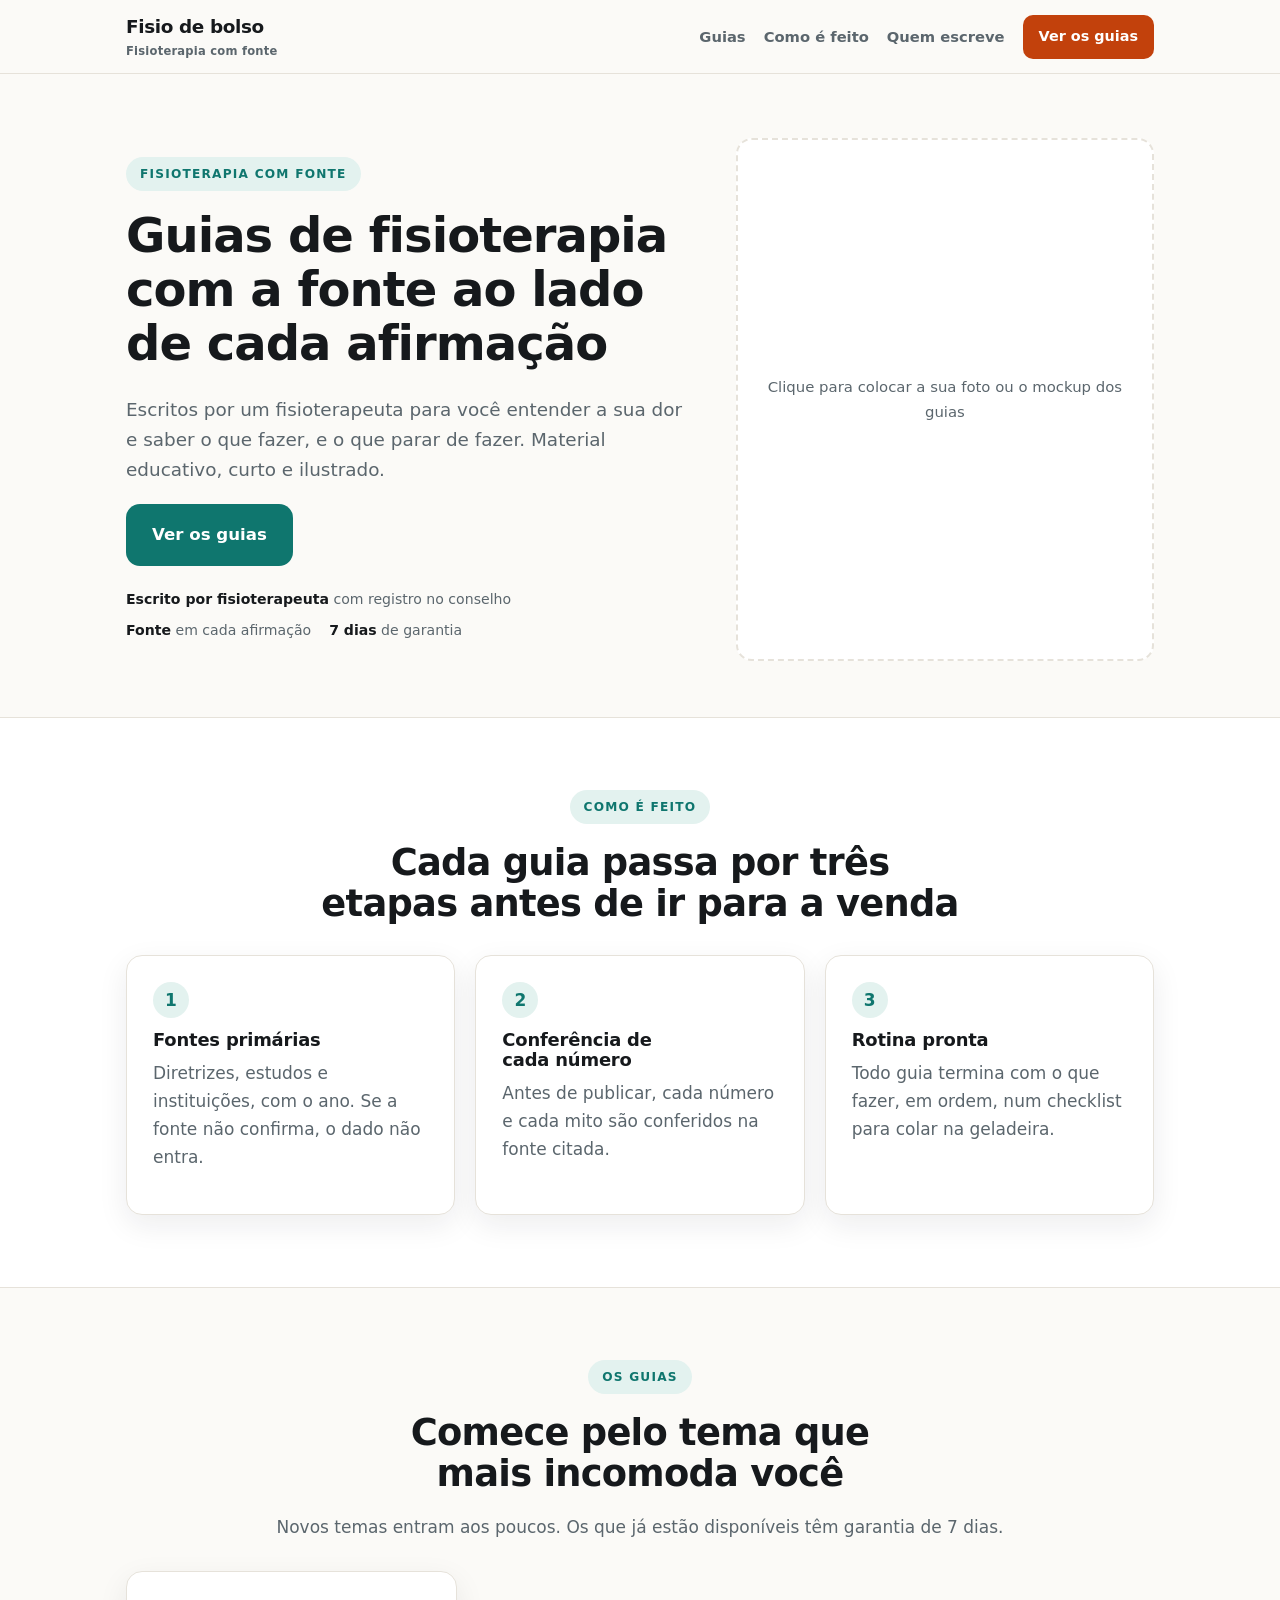
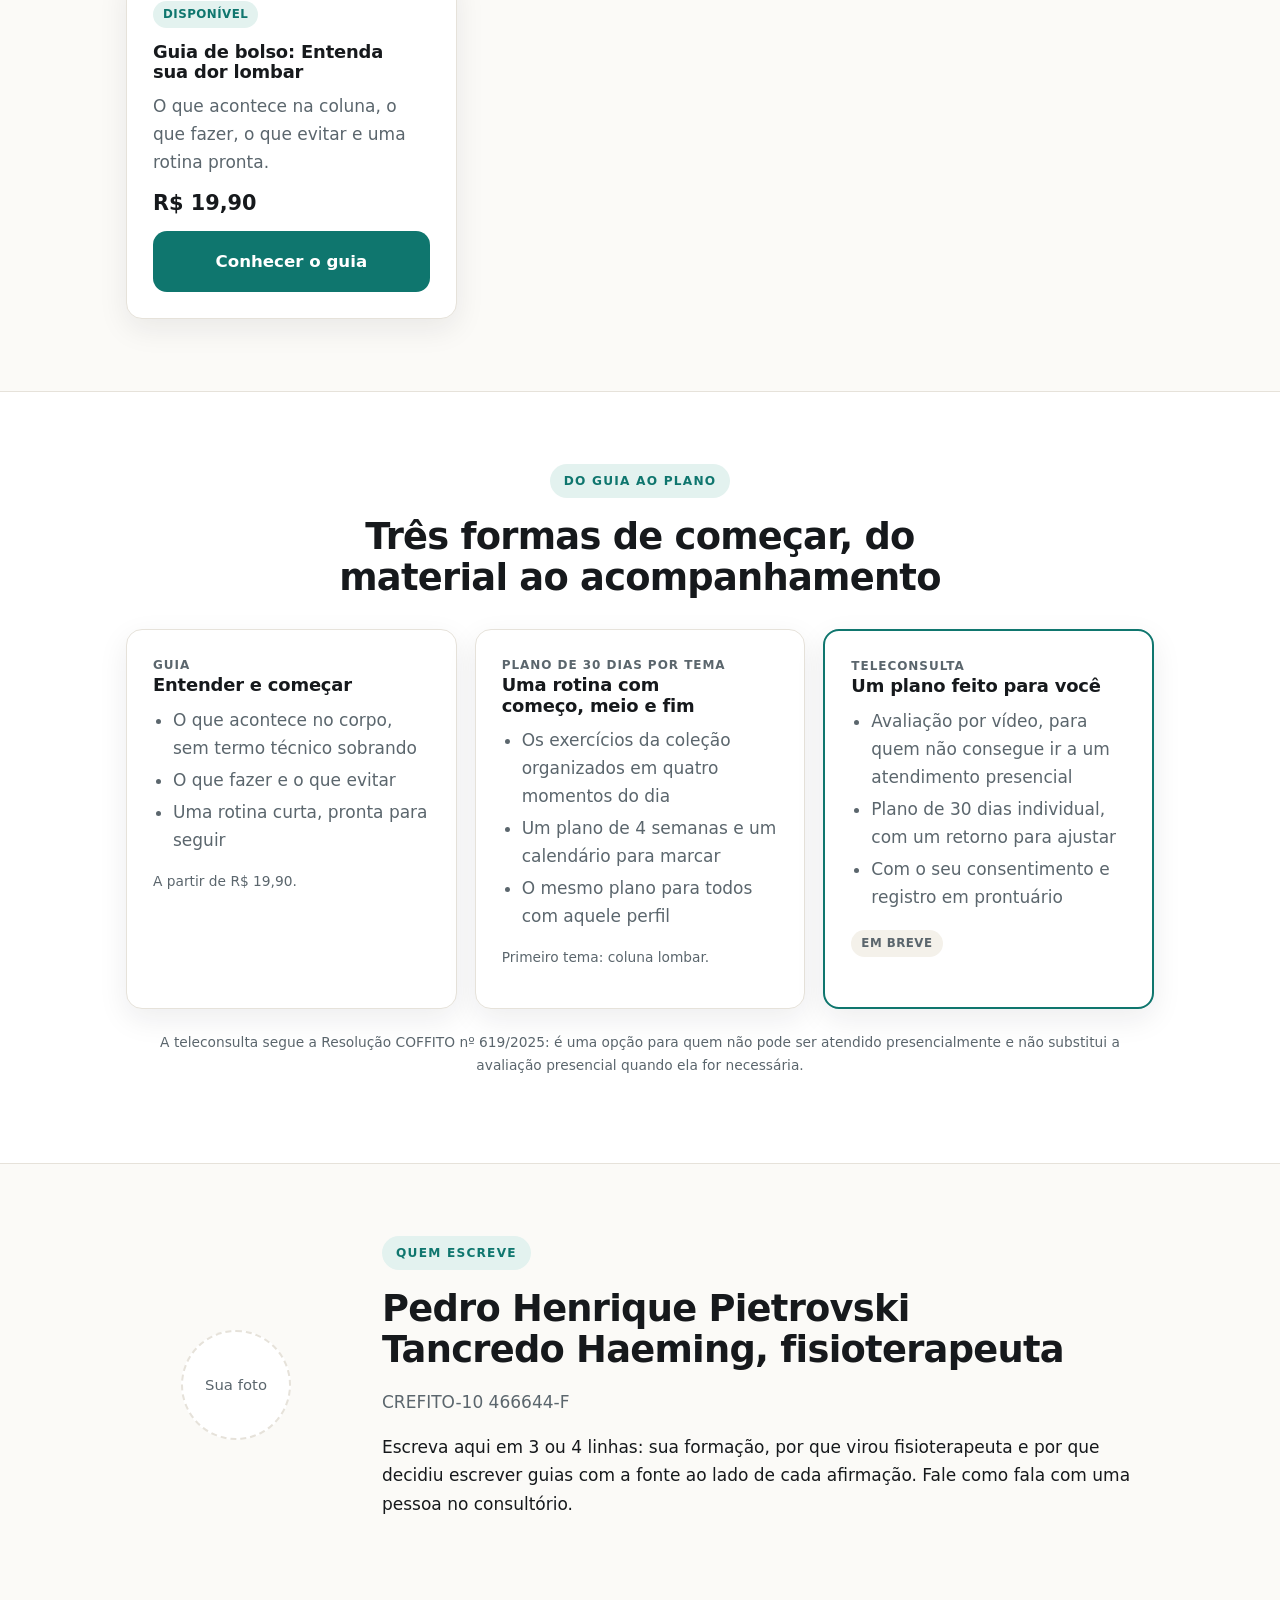
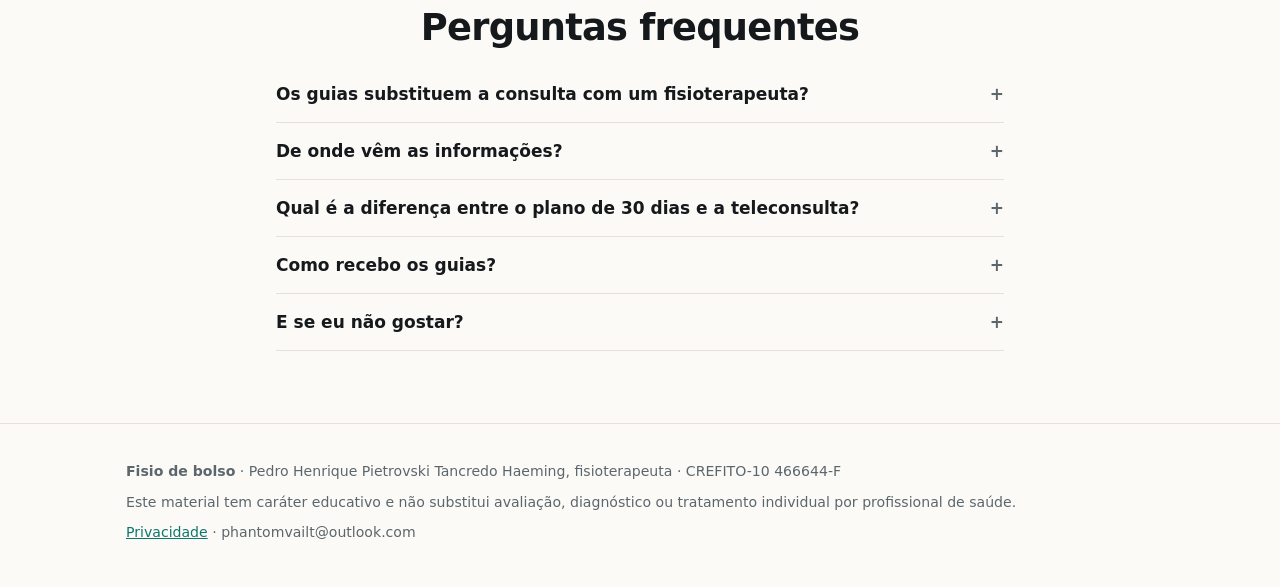
==== index.html @ 5fe028ab "E-mail de contato: phantomvailt@outlook.com Co-Authored-By: Claude Opus 5.5 <noreply@anthropic.com> " ====
<!DOCTYPE html>
<html lang="pt-BR">
<head>
<meta charset="UTF-8">
<meta name="viewport" content="width=device-width, initial-scale=1.0, viewport-fit=cover">
<title>Fisio de bolso — guias de fisioterapia com fonte</title>
<meta name="description" content="Guias curtos e ilustrados, escritos por fisioterapeuta, com a fonte ao lado de cada afirmação. Entenda a sua dor e saiba o que fazer.">
<meta property="og:title" content="Guias de fisioterapia com a fonte ao lado de cada afirmação">
<meta property="og:description" content="Escritos por fisioterapeuta, com fonte em cada afirmação. Material educativo, curto e ilustrado.">
<meta property="og:type" content="website">
<!--
  COMO EDITAR (leia uma vez)
  1) Nome da marca, seu nome, CREFITO, produtos, quiz e teleconsulta: arquivo produtos.js.
  2) Textos e imagens desta página: abra com ?editar no fim do endereço, edite e clique em "Baixar página pronta".
-->
<link rel="stylesheet" href="estilo.css">
<script src="produtos.js"></script>
<style>
/* Layout: página de marca em coluna única — topo com navegação, hero com foto, método, catálogo, escada de ofertas, autor, perguntas */
.nav{position:sticky;top:0;z-index:40;background:color-mix(in srgb, var(--bg) 92%, transparent);backdrop-filter:blur(8px);border-bottom:1px solid var(--line)}
.nav .wrap{display:flex;align-items:center;justify-content:space-between;gap:16px;padding-block:12px}
.brand{font-weight:900;font-size:1.15rem;letter-spacing:-.02em;color:var(--ink);text-decoration:none}
.brand small{display:block;font-size:.72rem;font-weight:700;color:var(--muted);letter-spacing:.02em}
.nav-links{display:flex;gap:18px;align-items:center}
.nav-links a{color:var(--muted);text-decoration:none;font-weight:700;font-size:.92rem}
.nav-links a:hover{color:var(--ink)}
.nav .btn{padding:10px 16px;font-size:.9rem;border-radius:10px}
.nav-links a.btn,.nav-links a.btn:hover{color:#fff}
.hero{padding-block:64px 56px}
.hero-grid{display:grid;grid-template-columns:minmax(0,1.15fr) minmax(0,.85fr);gap:44px;align-items:center}
.hero .actions{display:flex;flex-wrap:wrap;gap:12px;margin-top:8px}
.trust{display:flex;flex-wrap:wrap;gap:8px 18px;margin-top:22px;font-size:.88rem;color:var(--muted)}
.trust b{color:var(--ink)}
.step-num{width:36px;height:36px;border-radius:50%;display:grid;place-items:center;background:var(--brand-soft);color:var(--brand);font-weight:900;margin-bottom:12px}
.catalog{display:grid;grid-template-columns:repeat(3,minmax(0,1fr));gap:18px;margin-top:30px}
.prod{display:flex;flex-direction:column;gap:10px}
.prod h3{margin:4px 0 0}
.prod .price{font-weight:900;font-size:1.3rem}
.prod .btn{margin-top:auto}
.prod.soon{opacity:.85}
.ladder{display:grid;grid-template-columns:repeat(3,minmax(0,1fr));gap:18px;margin-top:30px;counter-reset:lv}
.level{position:relative}
.level .tag{font-size:.75rem;font-weight:800;letter-spacing:.08em;text-transform:uppercase;color:var(--muted)}
.level.top{border:2px solid var(--brand)}
.level ul{padding-left:20px;margin:10px 0 16px}
.level li{margin:4px 0}
.author{display:grid;grid-template-columns:220px minmax(0,1fr);gap:36px;align-items:center}
details.faq{border-bottom:1px solid var(--line);padding-block:14px}
details.faq summary{cursor:pointer;font-weight:750;list-style:none}
details.faq summary::-webkit-details-marker{display:none}
details.faq summary::after{content:"+";float:right;color:var(--muted);font-weight:900}
details.faq[open] summary::after{content:"–"}
details.faq p{margin:10px 0 0;color:var(--muted)}
@media (max-width:880px){
  .hero-grid,.author{grid-template-columns:1fr}
  .catalog,.ladder{grid-template-columns:1fr}
  .nav-links a:not(.btn){display:none}
}
</style>
</head>
<body>
<div class="editbar" id="editbar">
  <button id="btnEdit" type="button">Editar textos</button>
  <button id="btnSave" type="button">Baixar página pronta</button>
  <span>Clique nas imagens para trocar. Marca, produtos, quiz e teleconsulta ficam em produtos.js.</span>
</div>
<div class="preview-banner" id="previewBanner" hidden>Prévia: o quiz e a teleconsulta aparecem ligados só para você ver como ficam.</div>

<header class="nav">
  <div class="wrap">
    <a class="brand" href="index.html"><span data-fv="marca">Fisio de bolso</span><small>Fisioterapia com fonte</small></a>
    <nav class="nav-links" aria-label="Seções">
      <a href="#guias">Guias</a>
      <a href="#metodo">Como é feito</a>
      <a href="#autor">Quem escreve</a>
      <a class="btn" id="navCta" href="#guias">Ver os guias</a>
    </nav>
  </div>
</header>

<main>
<section class="hero">
  <div class="wrap hero-grid">
    <div>
      <span class="eyebrow" data-edit>Fisioterapia com fonte</span>
      <h1 data-edit>Guias de fisioterapia com a fonte ao lado de cada afirmação</h1>
      <p class="lead" data-edit>Escritos por um fisioterapeuta para você entender a sua dor e saber o que fazer, e o que parar de fazer. Material educativo, curto e ilustrado.</p>
      <div class="actions">
        <a class="btn" id="quizCta" href="quiz.html" hidden>Descobrir qual guia combina com você</a>
        <a class="btn alt" href="#guias">Ver os guias</a>
      </div>
      <div class="trust">
        <span><b>Escrito por fisioterapeuta</b> com registro no conselho</span>
        <span><b>Fonte</b> em cada afirmação</span>
        <span><b>7 dias</b> de garantia</span>
      </div>
    </div>
    <div class="img-slot" data-img>Clique para colocar a sua foto ou o mockup dos guias</div>
  </div>
</section>

<section id="metodo" style="background:var(--surface);border-block:1px solid var(--line)">
  <div class="wrap">
    <div class="center narrow">
      <span class="eyebrow" data-edit>Como é feito</span>
      <h2 data-edit>Cada guia passa por três etapas antes de ir para a venda</h2>
    </div>
    <div class="grid3" style="margin-top:30px">
      <div class="card"><div class="step-num">1</div><h3 data-edit>Fontes primárias</h3><p class="muted" data-edit>Diretrizes, estudos e instituições, com o ano. Se a fonte não confirma, o dado não entra.</p></div>
      <div class="card"><div class="step-num">2</div><h3 data-edit>Conferência de cada número</h3><p class="muted" data-edit>Antes de publicar, cada número e cada mito são conferidos na fonte citada.</p></div>
      <div class="card"><div class="step-num">3</div><h3 data-edit>Rotina pronta</h3><p class="muted" data-edit>Todo guia termina com o que fazer, em ordem, num checklist para colar na geladeira.</p></div>
    </div>
  </div>
</section>

<section id="guias">
  <div class="wrap">
    <div class="center narrow">
      <span class="eyebrow" data-edit>Os guias</span>
      <h2 data-edit>Comece pelo tema que mais incomoda você</h2>
      <p class="muted" data-edit>Novos temas entram aos poucos. Os que já estão disponíveis têm garantia de 7 dias.</p>
    </div>
    <div class="catalog" id="catalogo"></div>
  </div>
</section>

<section id="planos" style="background:var(--surface);border-block:1px solid var(--line)">
  <div class="wrap">
    <div class="center narrow">
      <span class="eyebrow" data-edit>Do guia ao plano</span>
      <h2 data-edit>Três formas de começar, do material ao acompanhamento</h2>
    </div>
    <div class="ladder">
      <div class="card level">
        <div class="tag">Guia</div>
        <h3 data-edit>Entender e começar</h3>
        <ul class="muted">
          <li data-edit>O que acontece no corpo, sem termo técnico sobrando</li>
          <li data-edit>O que fazer e o que evitar</li>
          <li data-edit>Uma rotina curta, pronta para seguir</li>
        </ul>
        <p class="small muted" data-edit>A partir de R$ 19,90.</p>
      </div>
      <div class="card level">
        <div class="tag">Plano de 30 dias por tema</div>
        <h3 data-edit>Uma rotina com começo, meio e fim</h3>
        <ul class="muted">
          <li data-edit>Os exercícios da coleção organizados em quatro momentos do dia</li>
          <li data-edit>Um plano de 4 semanas e um calendário para marcar</li>
          <li data-edit>O mesmo plano para todos com aquele perfil</li>
        </ul>
        <p class="small muted" id="plano30Status" data-edit>Primeiro tema: coluna lombar.</p>
      </div>
      <div class="card level top" id="teleCard">
        <div class="tag">Teleconsulta</div>
        <h3 data-edit>Um plano feito para você</h3>
        <ul class="muted">
          <li data-edit>Avaliação por vídeo, para quem não consegue ir a um atendimento presencial</li>
          <li data-edit>Plano de 30 dias individual, com um retorno para ajustar</li>
          <li data-edit>Com o seu consentimento e registro em prontuário</li>
        </ul>
        <div id="teleAcao"><span class="chip soon">Em breve</span></div>
      </div>
    </div>
    <p class="center small muted" style="margin-top:22px" data-edit>A teleconsulta segue a Resolução COFFITO nº 619/2025: é uma opção para quem não pode ser atendido presencialmente e não substitui a avaliação presencial quando ela for necessária.</p>
  </div>
</section>

<section id="autor">
  <div class="wrap author">
    <div class="img-slot round" data-img>Sua foto</div>
    <div>
      <span class="eyebrow" data-edit>Quem escreve</span>
      <h2><span data-fv="autor">Pedro Henrique Pietrovski Tancredo Haeming</span>, fisioterapeuta</h2>
      <p class="muted" data-fv="crefito">CREFITO-10 466644-F</p>
      <p data-edit>Escreva aqui em 3 ou 4 linhas: sua formação, por que virou fisioterapeuta e por que decidiu escrever guias com a fonte ao lado de cada afirmação. Fale como fala com uma pessoa no consultório.</p>
    </div>
  </div>
</section>

<section style="padding-top:0">
  <div class="wrap narrow">
    <h2 class="center" data-edit>Perguntas frequentes</h2>
    <details class="faq"><summary data-edit>Os guias substituem a consulta com um fisioterapeuta?</summary><p data-edit>Não. São material educativo. Se a dor for forte, persistente ou vier com outros sintomas, procure avaliação. Os guias trazem os sinais de alerta.</p></details>
    <details class="faq"><summary data-edit>De onde vêm as informações?</summary><p data-edit>De diretrizes, estudos e instituições, com o nome e o ano ao lado de cada afirmação. Se a fonte não confirma, o dado não entra.</p></details>
    <details class="faq"><summary data-edit>Qual é a diferença entre o plano de 30 dias e a teleconsulta?</summary><p data-edit>O plano de 30 dias é o mesmo para todos com aquele perfil. Na teleconsulta, o fisioterapeuta avalia você por vídeo e monta um plano individual. Ela é para quem não consegue ir a um atendimento presencial; se a avaliação mostrar que o presencial é necessário, você é orientado a procurá-lo.</p></details>
    <details class="faq"><summary data-edit>Como recebo os guias?</summary><p data-edit>Assim que o pagamento é aprovado, chega um e-mail com o acesso ao PDF. No Pix e no cartão é na hora; no boleto, em até 2 dias úteis.</p></details>
    <details class="faq"><summary data-edit>E se eu não gostar?</summary><p data-edit>Você tem 7 dias para pedir o reembolso integral pela plataforma de pagamento, sem precisar explicar.</p></details>
  </div>
</section>
</main>

<footer>
  <div class="wrap">
    <p><b data-fv="marca">Fisio de bolso</b> · <span data-fv="autor">Pedro Henrique Pietrovski Tancredo Haeming</span>, fisioterapeuta · <span data-fv="crefito">CREFITO-10 466644-F</span></p>
    <p data-edit>Este material tem caráter educativo e não substitui avaliação, diagnóstico ou tratamento individual por profissional de saúde.</p>
    <p><a href="privacidade.html">Privacidade</a> · <span data-fv="email">phantomvailt@outlook.com</span></p>
  </div>
</footer>

<script>
(function(){
  "use strict";
  var FV = window.FV || {};
  var ORIG = {
    plano: document.getElementById("plano30Status").innerHTML,
    tele: document.getElementById("teleAcao").innerHTML
  };
  function esc(s){ return String(s == null ? "" : s).replace(/[&<>"']/g, function(c){ return {"&":"&amp;","<":"&lt;",">":"&gt;",'"':"&quot;","'":"&#39;"}[c]; }); }

  // nome da marca, autor, CREFITO e e-mail vindos de produtos.js
  ["marca","autor","crefito","email"].forEach(function(k){
    if (!FV[k]) return;
    document.querySelectorAll('[data-fv="' + k + '"]').forEach(function(el){ el.textContent = FV[k]; });
  });
  if (FV.marca) document.title = FV.marca + " — guias de fisioterapia com fonte";
  if (FV.previa) document.getElementById("previewBanner").hidden = false;

  // quiz: só aparece quando estiver ligado
  if (FV.quizAtivo){
    document.getElementById("quizCta").hidden = false;
    var nav = document.getElementById("navCta");
    nav.href = "quiz.html"; nav.textContent = "Fazer o quiz";
  }

  // catálogo
  var cat = document.getElementById("catalogo");
  var lista = (FV.produtos || []).filter(function(p){ return p.tipo === "guia" || p.status === "no-ar"; });
  lista.sort(function(a, b){ return (a.status === "no-ar" ? 0 : 1) - (b.status === "no-ar" ? 0 : 1); });
  cat.innerHTML = lista.map(function(p){
    var on = p.status === "no-ar" && p.link;
    return '<article class="card prod' + (on ? '' : ' soon') + '">' +
      '<div>' + (on ? '<span class="chip on">Disponível</span>' : '<span class="chip soon">Em breve</span>') + '</div>' +
      '<h3>' + esc(p.nome) + '</h3>' +
      '<p class="muted" style="margin:0">' + esc(p.resumo || "") + '</p>' +
      (on ? '<div class="price">' + esc(p.preco) + '</div><a class="btn alt full" href="' + esc(p.link) + '">Conhecer o guia</a>'
          : (FV.instagram ? '<a class="btn ghost full" href="' + esc(FV.instagram) + '" target="_blank" rel="noopener">Acompanhar o lançamento</a>' : '<p class="small muted" style="margin:auto 0 0">Lançamento em breve.</p>')) +
      '</article>';
  }).join("");

  // plano de 30 dias: mostra se o do primeiro tema já está no ar
  var plano = (FV.produtos || []).filter(function(p){ return p.tipo === "plano30" && p.status === "no-ar" && p.link; })[0];
  if (plano){ document.getElementById("plano30Status").innerHTML = '<a class="btn alt full" href="' + esc(plano.link) + '">' + esc(plano.nome) + ' · ' + esc(plano.preco) + '</a>'; }

  // teleconsulta: o valor não aparece no site (Código de Ética da Fisioterapia, art. 40, I); é informado no agendamento
  var t = FV.teleconsulta || {};
  if (t.ativa){
    document.getElementById("teleAcao").innerHTML = t.link
      ? '<a class="btn full" href="' + esc(t.link) + '" target="_blank" rel="noopener">Agendar teleconsulta</a><p class="small muted" style="margin:8px 0 0">O valor é informado no agendamento.</p>'
      : '<p class="small muted">Agenda em breve.</p>';
  }

  // ---- modo de edição (?editar) ----
  var qs = new URLSearchParams(location.search);
  if (!qs.has("editar") && !qs.has("edit")) return;
  var bar = document.getElementById("editbar"); bar.style.display = "flex";
  var on = false, btn = document.getElementById("btnEdit");
  btn.onclick = function(){
    on = !on; document.body.classList.toggle("editing", on);
    btn.textContent = on ? "Terminar edição" : "Editar textos";
    document.querySelectorAll("[data-edit]").forEach(function(el){ if (on) el.setAttribute("contenteditable", "true"); else el.removeAttribute("contenteditable"); });
  };
  document.addEventListener("click", function(e){ if (on && e.target.closest("a")) e.preventDefault(); }, true);
  document.querySelectorAll("[data-img]").forEach(function(slot){
    slot.addEventListener("click", function(){
      var inp = document.createElement("input"); inp.type = "file"; inp.accept = "image/*";
      inp.onchange = function(){ var f = inp.files[0]; if (!f) return; var r = new FileReader();
        r.onload = function(){ slot.innerHTML = '<img alt="" src="' + r.result + '">'; slot.classList.add("filled"); }; r.readAsDataURL(f); };
      inp.click();
    });
  });
  document.getElementById("btnSave").onclick = function(){
    var clone = document.documentElement.cloneNode(true);
    clone.querySelectorAll("[contenteditable]").forEach(function(el){ el.removeAttribute("contenteditable"); });
    clone.querySelector("body").classList.remove("editing");
    var eb = clone.querySelector("#editbar"); if (eb) eb.removeAttribute("style");
    clone.querySelector("#catalogo").innerHTML = "";
    // volta as partes que dependem de produtos.js ao estado inicial
    clone.querySelector("#quizCta").setAttribute("hidden", "");
    var nc = clone.querySelector("#navCta"); nc.setAttribute("href", "#guias"); nc.textContent = "Ver os guias";
    clone.querySelector("#plano30Status").innerHTML = ORIG.plano;
    clone.querySelector("#teleAcao").innerHTML = ORIG.tele;
    clone.querySelector("#previewBanner").setAttribute("hidden", "");
    var html = "<!DOCTYPE html>\n" + clone.outerHTML;
    var a = document.createElement("a"); a.href = URL.createObjectURL(new Blob([html], {type: "text/html"})); a.download = "index.html"; a.click();
  };
})();
</script>
</body>
</html>
---- estilo.css ----
/* Estilo compartilhado: início, quiz e privacidade (a página do guia, coluna.html, tem o próprio estilo com as mesmas cores) */
:root{
  --bg:#fbfaf7; --surface:#ffffff; --raise:#f4f1ea; --ink:#16191c; --muted:#5b666d;
  --line:#e6e2da; --brand:#0f766e; --brand-ink:#ffffff; --brand-soft:#e3f2ef;
  --accent:#c2410c; --accent-soft:#fdecdf; --warn:#fff6d6; --warn-line:#e8d48a;
  --danger:#b42318; --danger-soft:#fdecea;
  --radius:16px; --shadow:0 10px 30px rgba(20,30,40,.08); --shadow-lg:0 24px 60px rgba(20,30,40,.14);
}
@media (prefers-color-scheme: dark){
  :root:not([data-theme="light"]){
    --bg:#0f1214; --surface:#181d20; --raise:#20262a; --ink:#eef1f2; --muted:#a3aeb4;
    --line:#2a3135; --brand:#2dd4bf; --brand-ink:#08211e; --brand-soft:#123430;
    --accent:#fb923c; --accent-soft:#3a2416; --warn:#3a3313; --warn-line:#5c5020;
    --danger:#f97066; --danger-soft:#3a1a17;
    --shadow:none; --shadow-lg:none; color-scheme:dark;
  }
}
:root[data-theme="dark"]{
  --bg:#0f1214; --surface:#181d20; --raise:#20262a; --ink:#eef1f2; --muted:#a3aeb4;
  --line:#2a3135; --brand:#2dd4bf; --brand-ink:#08211e; --brand-soft:#123430;
  --accent:#fb923c; --accent-soft:#3a2416; --warn:#3a3313; --warn-line:#5c5020;
  --danger:#f97066; --danger-soft:#3a1a17;
  --shadow:none; --shadow-lg:none; color-scheme:dark;
}
*{box-sizing:border-box}
[hidden]{display:none!important}
html{scroll-behavior:smooth}
body{margin:0;background:var(--bg);color:var(--ink);font:17px/1.65 system-ui,-apple-system,"Segoe UI",Roboto,sans-serif;-webkit-font-smoothing:antialiased;overflow-x:hidden}
img{max-width:100%;display:block}
a{color:var(--brand)}
.wrap{max-width:1060px;margin:0 auto;padding-left:max(16px, env(safe-area-inset-left, 0px));padding-right:max(16px, env(safe-area-inset-right, 0px))}
.narrow{max-width:760px;margin:0 auto}
section{padding-block:72px}
h1,h2,h3{line-height:1.12;margin:0 0 .5em;letter-spacing:-.02em;text-wrap:balance}
h1{font-size:clamp(2rem,4.4vw,3rem);font-weight:800}
h2{font-size:clamp(1.6rem,3.6vw,2.3rem);font-weight:800}
h3{font-size:1.12rem;font-weight:750;letter-spacing:-.01em}
p{margin:0 0 1em}
.muted{color:var(--muted)}
.lead{font-size:1.15rem;color:var(--muted)}
.small{font-size:.86rem}
.center{text-align:center}
.eyebrow{display:inline-block;font-size:.76rem;font-weight:800;letter-spacing:.1em;text-transform:uppercase;color:var(--brand);background:var(--brand-soft);padding:7px 14px;border-radius:999px;margin-bottom:18px}
.btn{display:inline-flex;align-items:center;justify-content:center;gap:9px;background:var(--accent);color:#fff;font-weight:800;font-size:1.04rem;padding:17px 26px;border-radius:14px;text-decoration:none;border:0;cursor:pointer;font-family:inherit;transition:transform .15s,box-shadow .15s;text-align:center}
.btn:hover{transform:translateY(-2px)}
.btn.alt{background:var(--brand);color:var(--brand-ink)}
.btn.ghost{background:transparent;color:var(--ink);border:1.5px solid var(--line)}
.btn.full{width:100%}
.btn:disabled{opacity:.45;cursor:not-allowed;transform:none}
.btn:focus-visible,a:focus-visible,button:focus-visible,input:focus-visible{outline:3px solid var(--brand);outline-offset:3px}
.card{background:var(--surface);border:1px solid var(--line);border-radius:var(--radius);padding:26px;box-shadow:var(--shadow)}
.grid3{display:grid;grid-template-columns:repeat(3,minmax(0,1fr));gap:20px}
.grid2{display:grid;grid-template-columns:repeat(2,minmax(0,1fr));gap:20px}
.chip{display:inline-block;font-size:.74rem;font-weight:800;letter-spacing:.04em;text-transform:uppercase;padding:4px 10px;border-radius:999px}
.chip.on{background:var(--brand-soft);color:var(--brand)}
.chip.soon{background:var(--raise);color:var(--muted)}
.img-slot{background:var(--surface);border:2px dashed var(--line);border-radius:var(--radius);aspect-ratio:4/5;display:grid;place-items:center;text-align:center;color:var(--muted);font-size:.93rem;padding:22px;overflow:hidden}
.img-slot.filled{padding:0;border:0}
.img-slot img{width:100%;height:100%;object-fit:cover}
.img-slot.round{aspect-ratio:1;border-radius:50%;max-width:220px;margin:0 auto}
.note{background:var(--warn);border:1px solid var(--warn-line);border-radius:12px;padding:12px 16px;font-size:.92rem}
.preview-banner{background:var(--ink);color:var(--bg);font-size:.88rem;font-weight:700;text-align:center;padding:10px 16px}
footer{border-top:1px solid var(--line);padding-block:36px;font-size:.88rem;color:var(--muted)}
footer p{margin:0 0 .5em}
/* modo de edição (?editar) */
.editbar{display:none;position:sticky;top:0;z-index:60;gap:8px;flex-wrap:wrap;align-items:center;background:var(--ink);color:var(--bg);padding:10px 16px;font-size:.85rem}
.editbar button{border:0;border-radius:8px;padding:8px 12px;font-weight:700;cursor:pointer;font-family:inherit}
body.editing [data-edit]{outline:1px dashed var(--accent);outline-offset:3px}
@media (max-width:880px){.grid3,.grid2{grid-template-columns:1fr}section{padding-block:56px}}
@media (prefers-reduced-motion: reduce){html{scroll-behavior:auto}.btn{transition:none}}
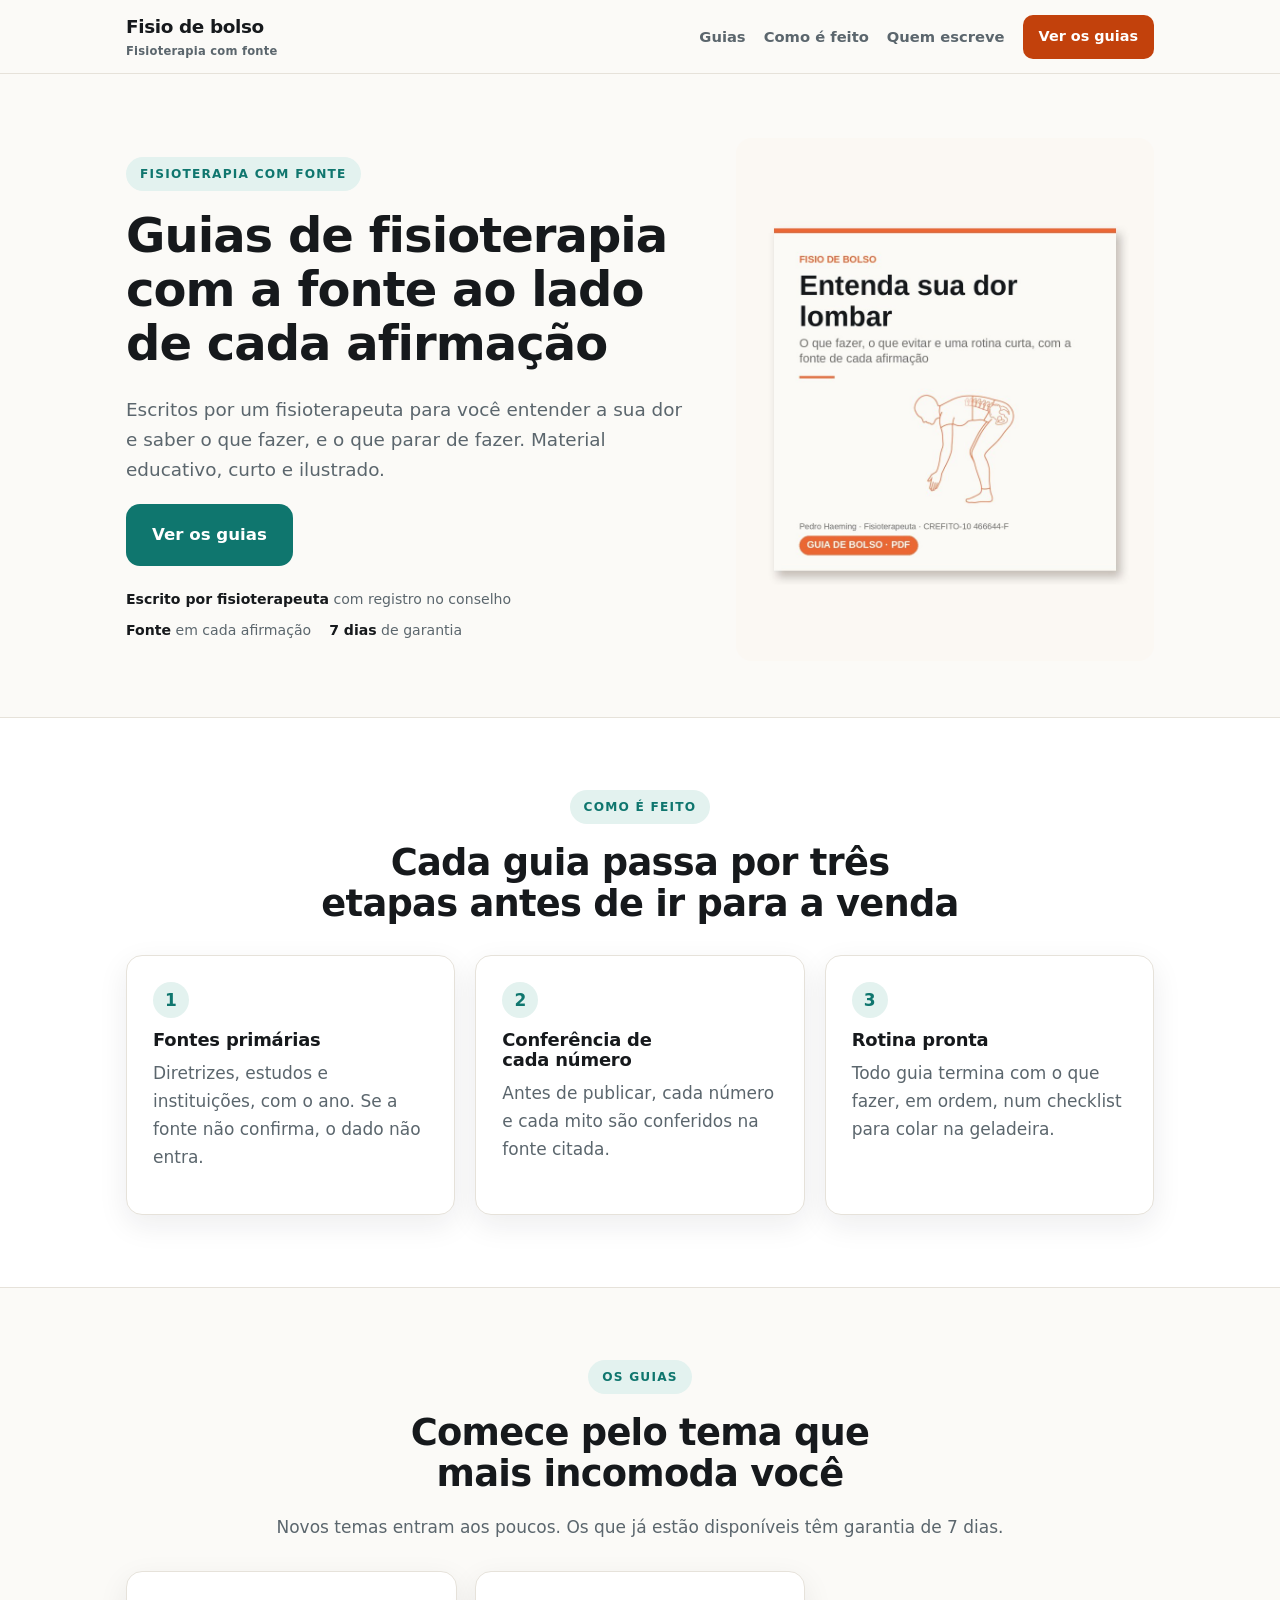
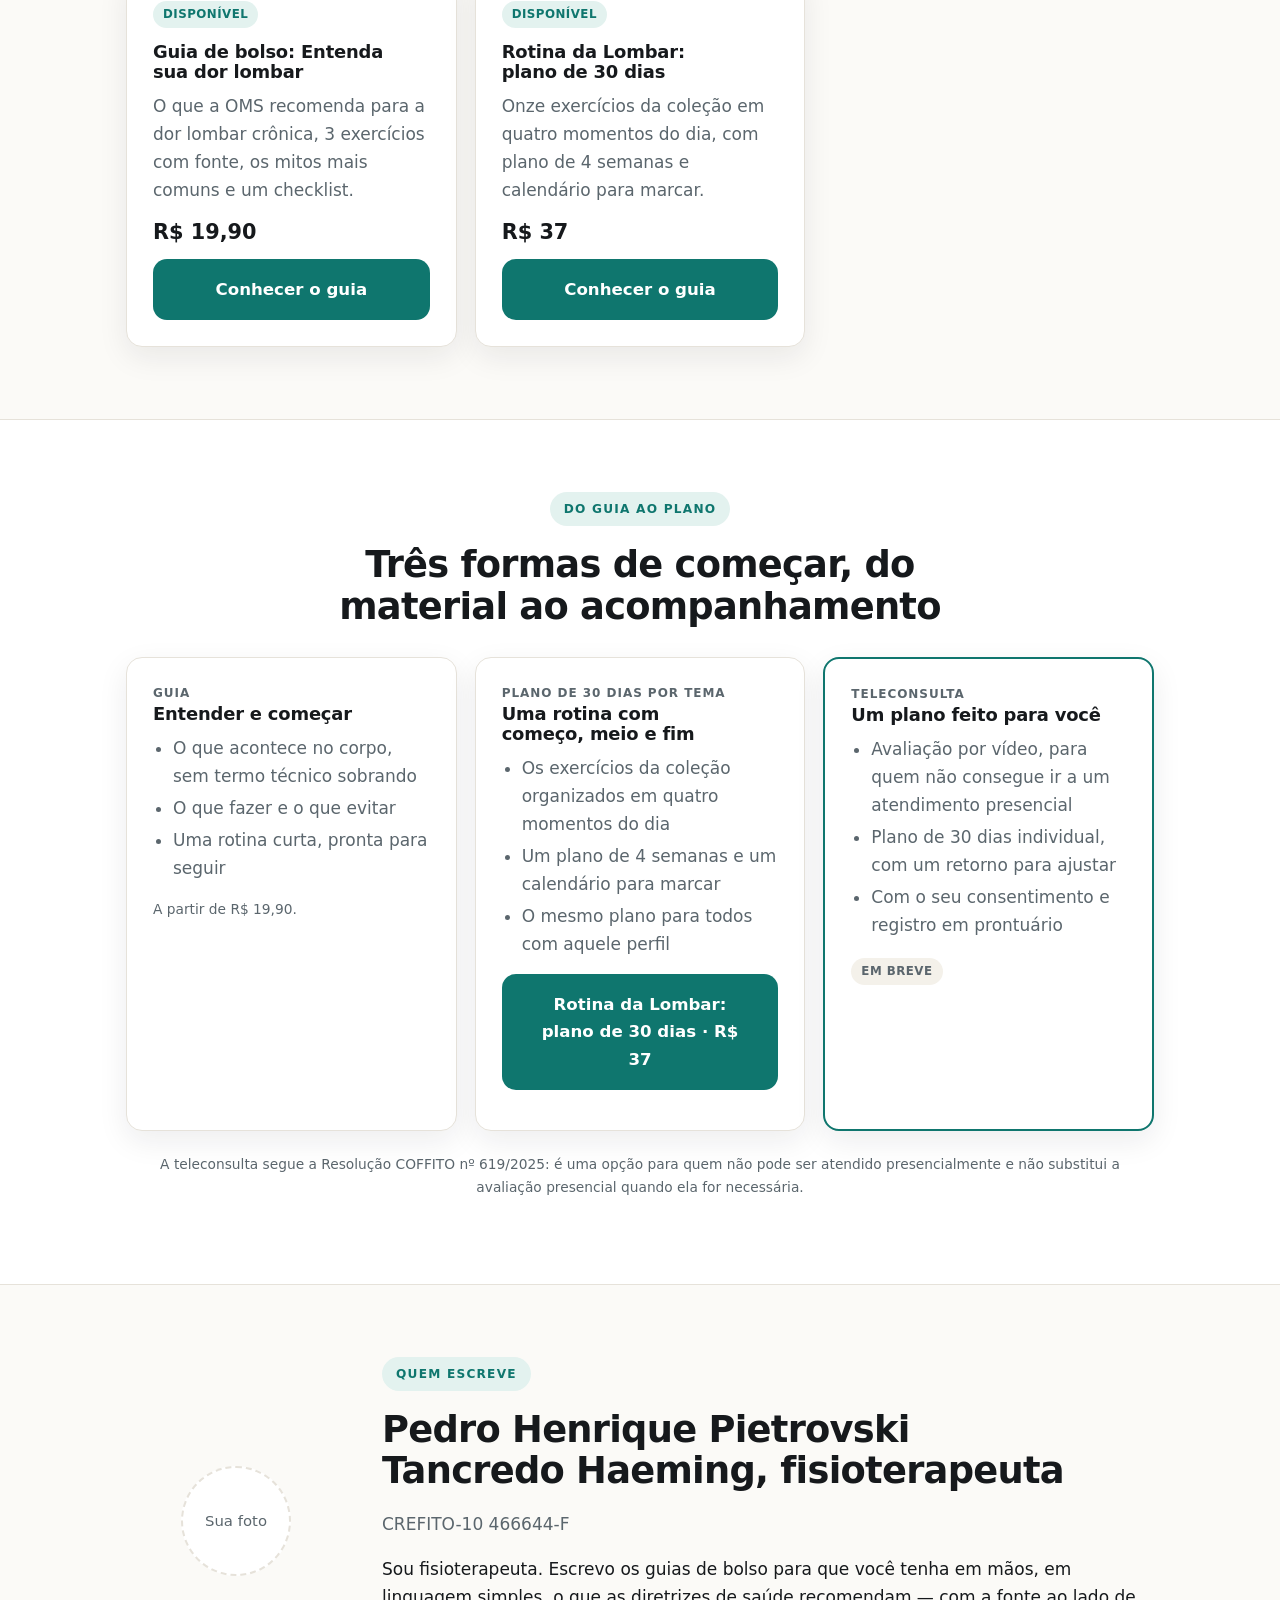
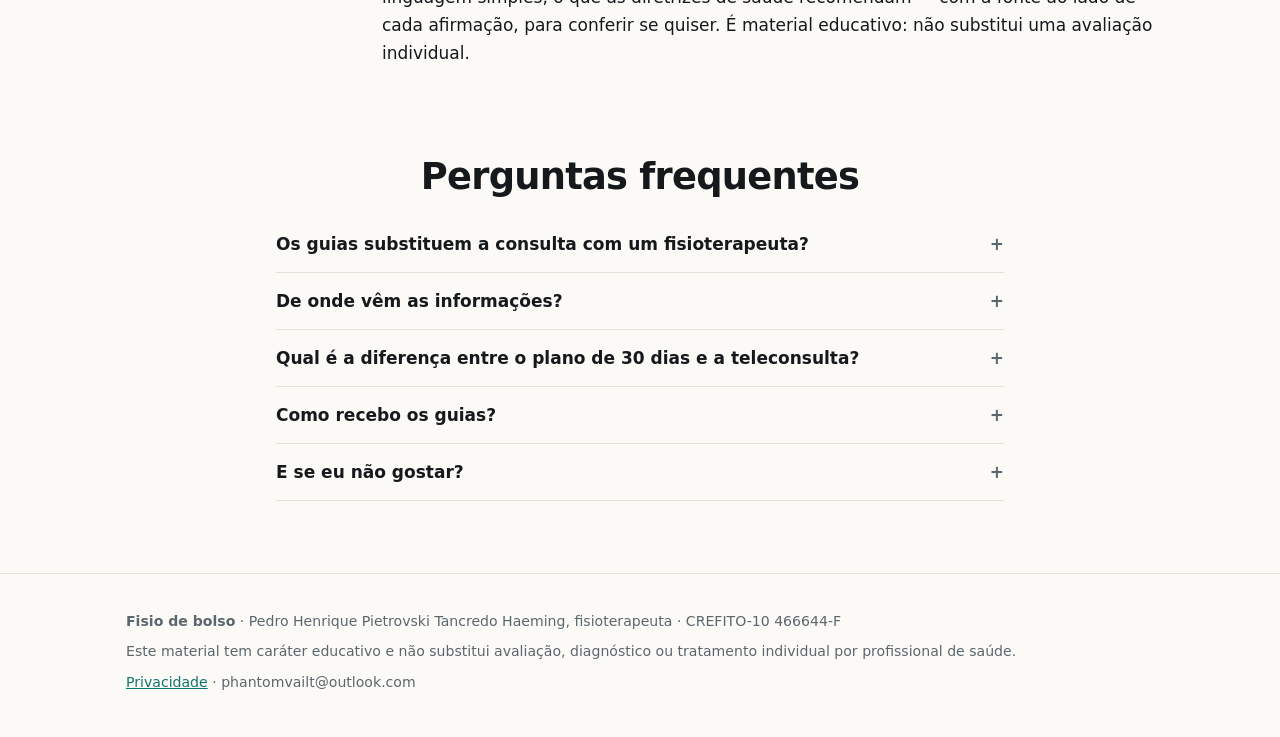
==== commit 1e657826: "Página do guia e início atualizados: capa, prévia das páginas, 2 mitos reais, oferta com bump, Rotin" ====
--- a/index.html
+++ b/index.html
@@ -95,7 +95,7 @@
         <span><b>7 dias</b> de garantia</span>
       </div>
     </div>
-    <div class="img-slot" data-img>Clique para colocar a sua foto ou o mockup dos guias</div>
+    <div class="img-slot filled" data-img><img alt="Capa do guia de bolso Entenda sua dor lombar" src="img/guia-capa.jpg"></div>
   </div>
 </section>
 
@@ -173,7 +173,7 @@
       <span class="eyebrow" data-edit>Quem escreve</span>
       <h2><span data-fv="autor">Pedro Henrique Pietrovski Tancredo Haeming</span>, fisioterapeuta</h2>
       <p class="muted" data-fv="crefito">CREFITO-10 466644-F</p>
-      <p data-edit>Escreva aqui em 3 ou 4 linhas: sua formação, por que virou fisioterapeuta e por que decidiu escrever guias com a fonte ao lado de cada afirmação. Fale como fala com uma pessoa no consultório.</p>
+      <p data-edit>Sou fisioterapeuta. Escrevo os guias de bolso para que você tenha em mãos, em linguagem simples, o que as diretrizes de saúde recomendam — com a fonte ao lado de cada afirmação, para conferir se quiser. É material educativo: não substitui uma avaliação individual.</p>
     </div>
   </div>
 </section>
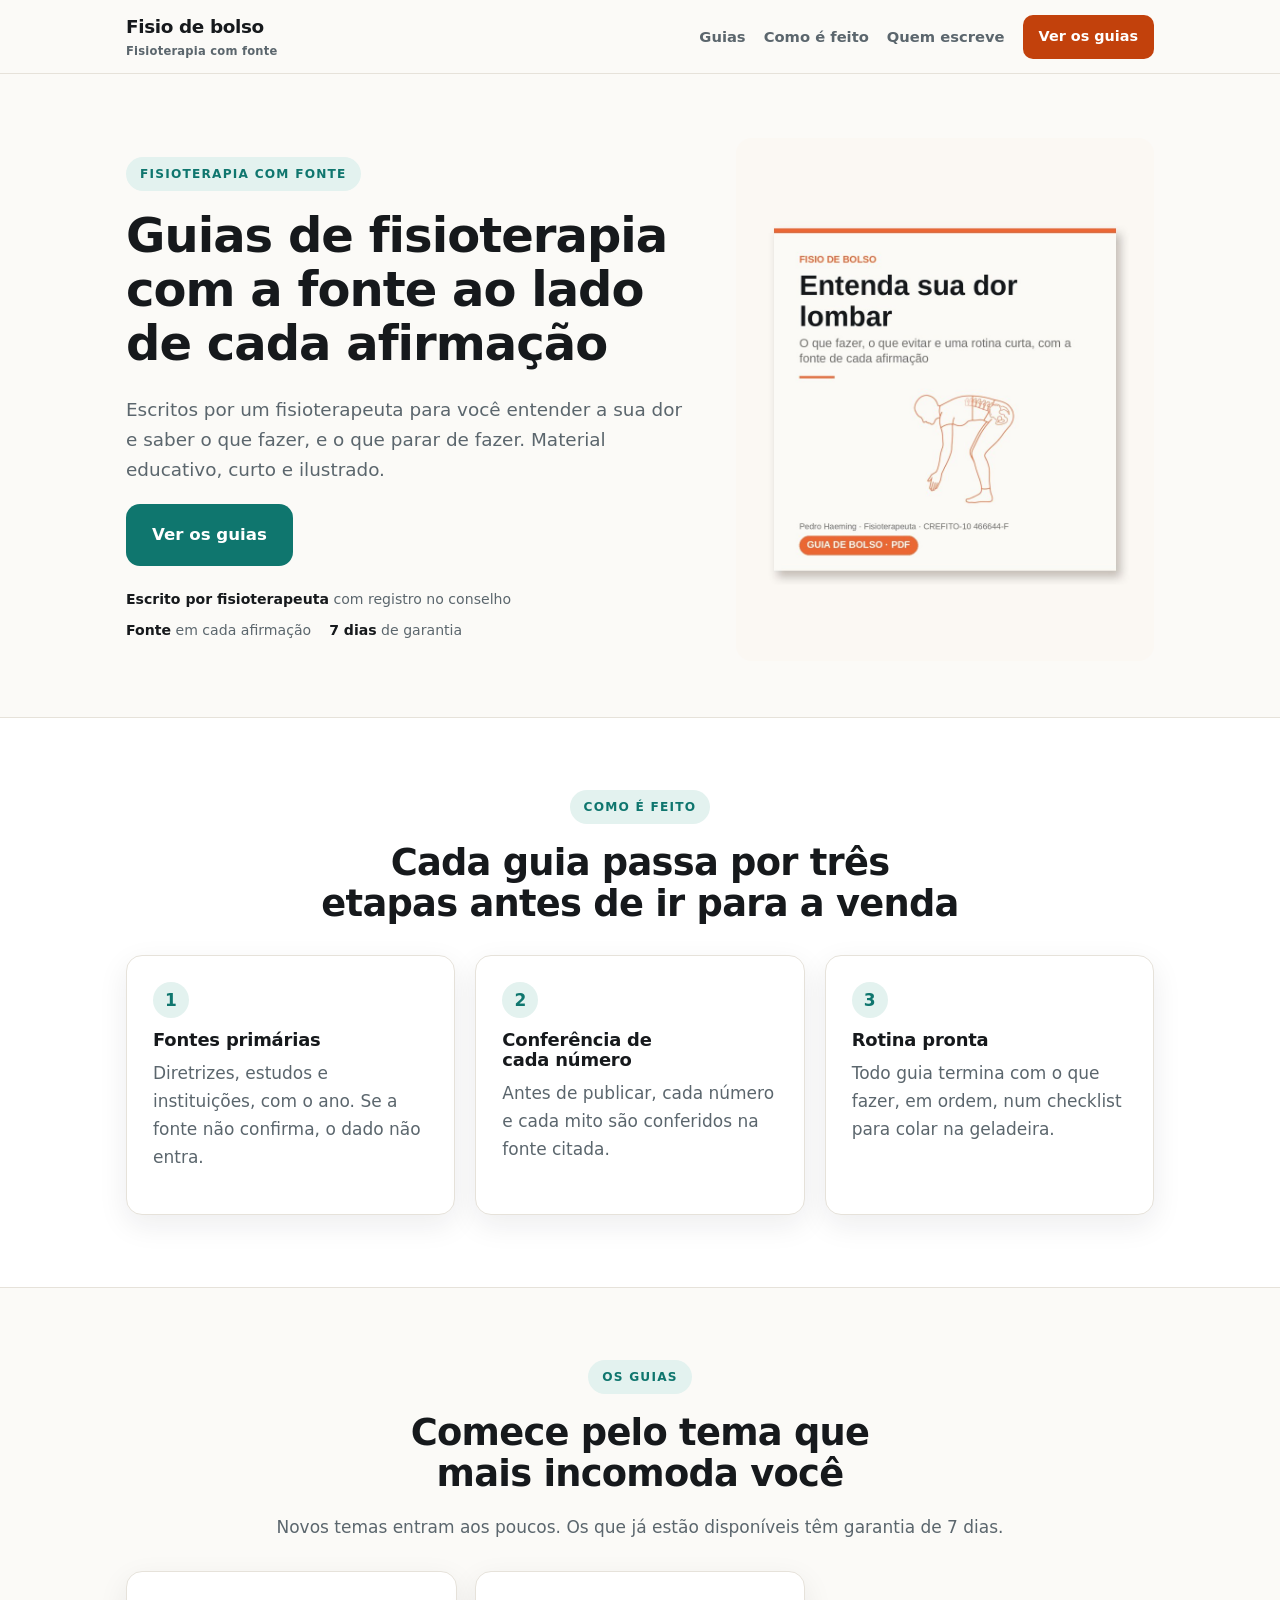
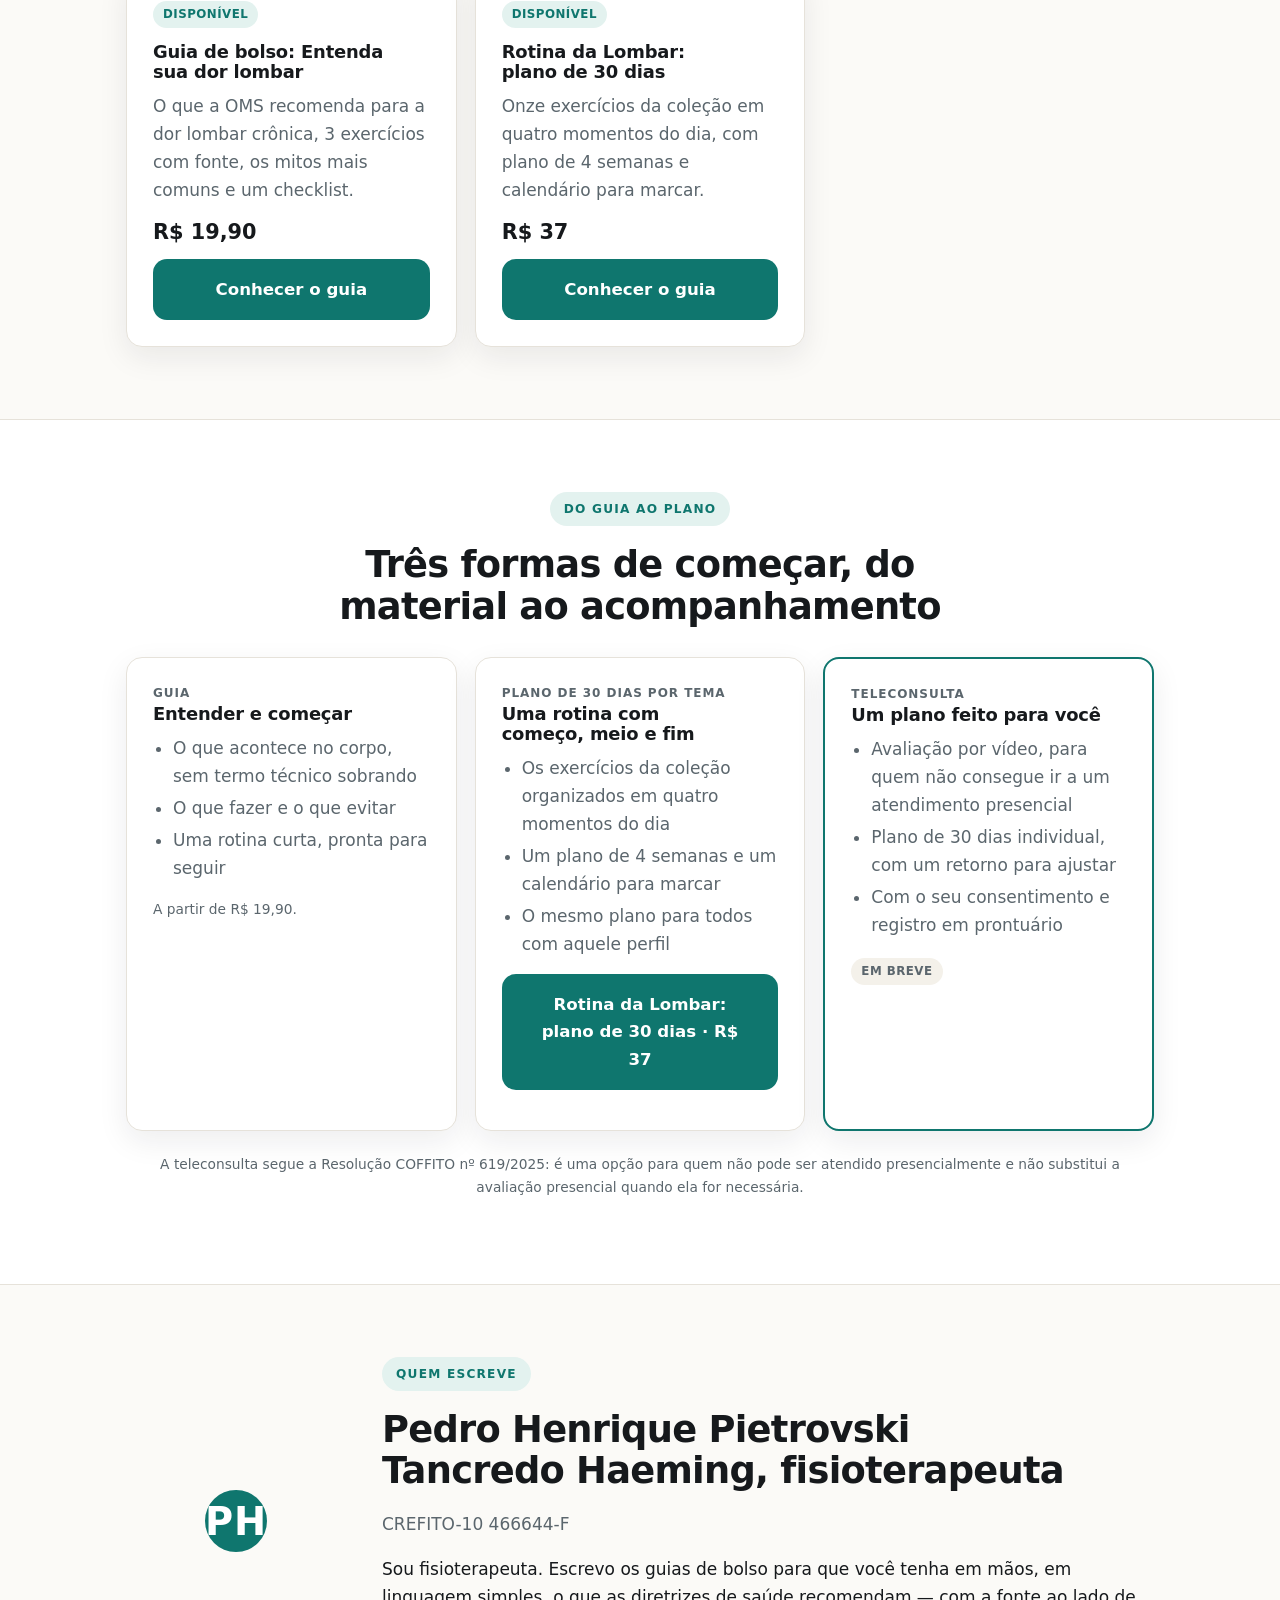
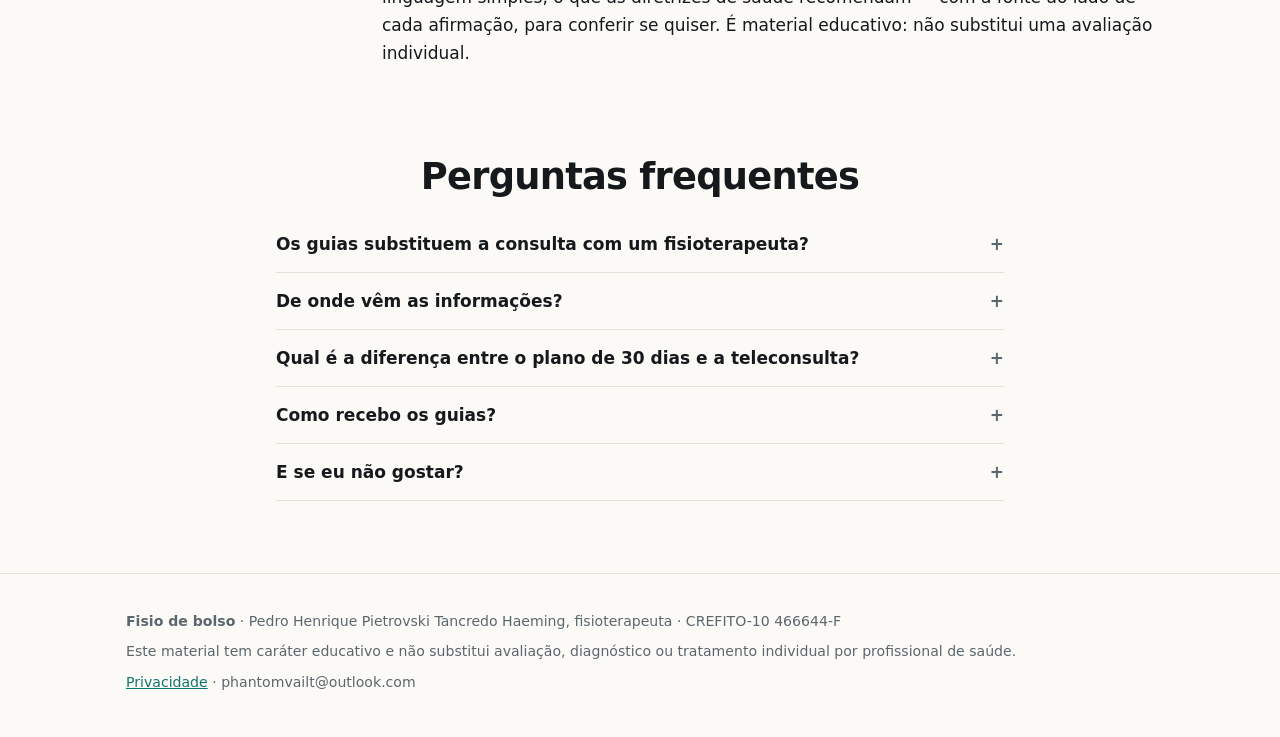
==== commit 32d6a5e5: "Aviso de privacidade revisado (T18), monograma no lugar de 'Sua foto', imagem de compartilhamento e " ====
--- a/index.html
+++ b/index.html
@@ -8,6 +8,7 @@
 <meta property="og:title" content="Guias de fisioterapia com a fonte ao lado de cada afirmação">
 <meta property="og:description" content="Escritos por fisioterapeuta, com fonte em cada afirmação. Material educativo, curto e ilustrado.">
 <meta property="og:type" content="website">
+<meta property="og:image" content="https://pedrohaeming-arch.github.io/guias-fisio/img/og-guia.jpg">
 <!--
   COMO EDITAR (leia uma vez)
   1) Nome da marca, seu nome, CREFITO, produtos, quiz e teleconsulta: arquivo produtos.js.
@@ -168,7 +169,7 @@
 
 <section id="autor">
   <div class="wrap author">
-    <div class="img-slot round" data-img>Sua foto</div>
+    <div class="img-slot round filled" data-img style="background:var(--brand);color:var(--brand-ink);border:none;font-weight:800;font-size:2.4rem;letter-spacing:.02em" aria-label="Pedro Haeming">PH</div>
     <div>
       <span class="eyebrow" data-edit>Quem escreve</span>
       <h2><span data-fv="autor">Pedro Henrique Pietrovski Tancredo Haeming</span>, fisioterapeuta</h2>
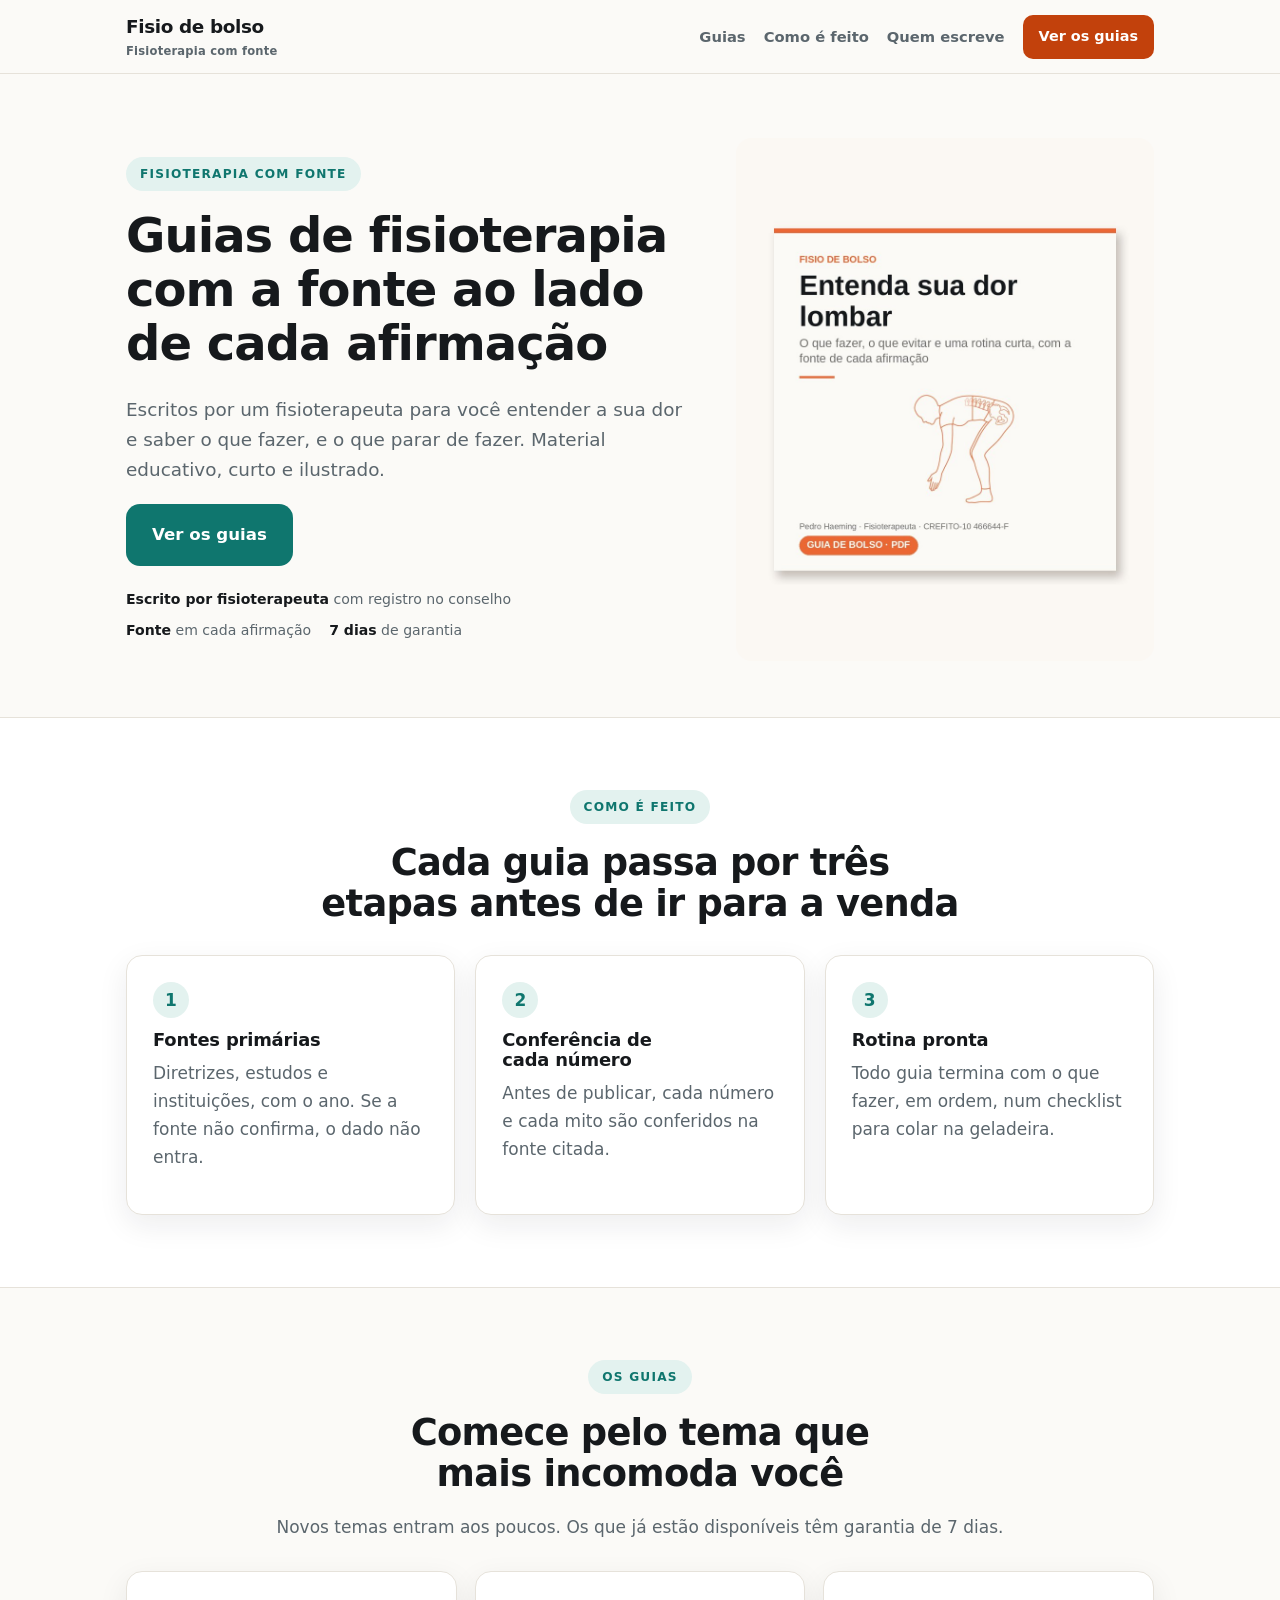
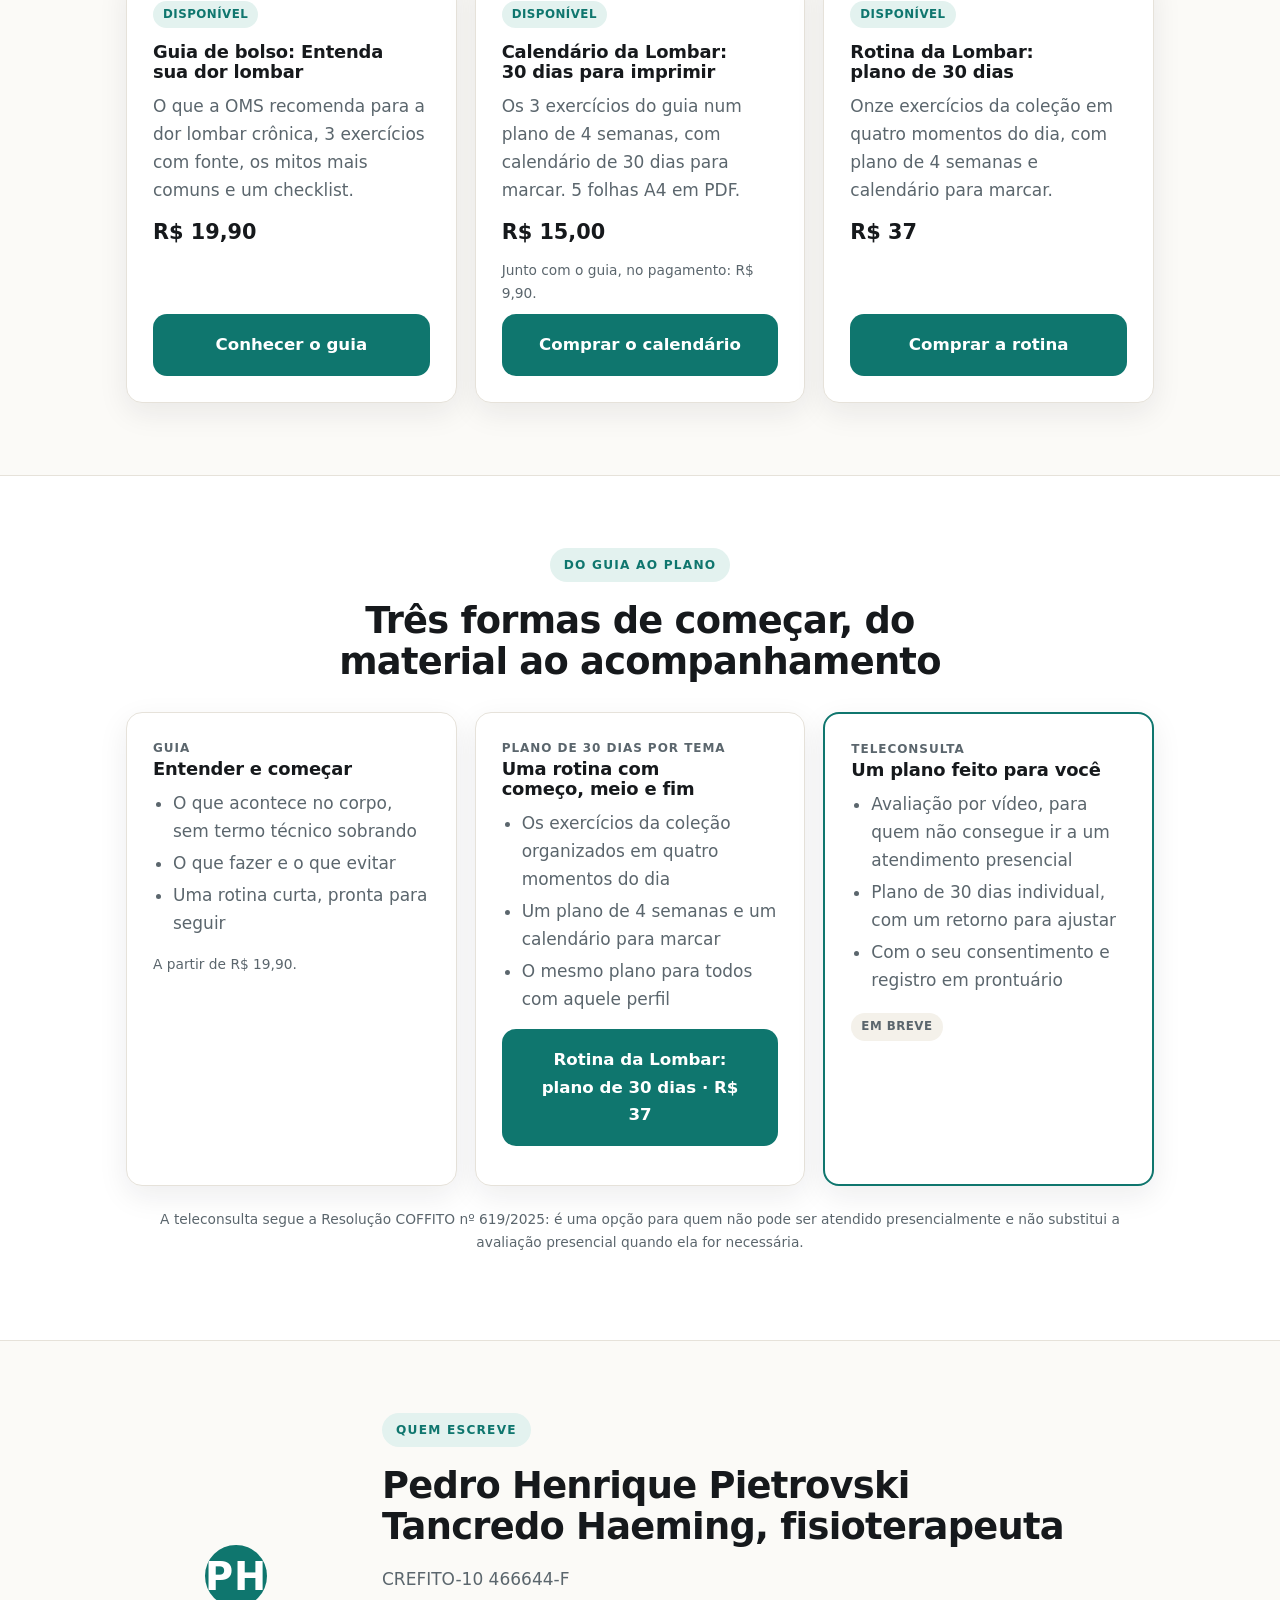
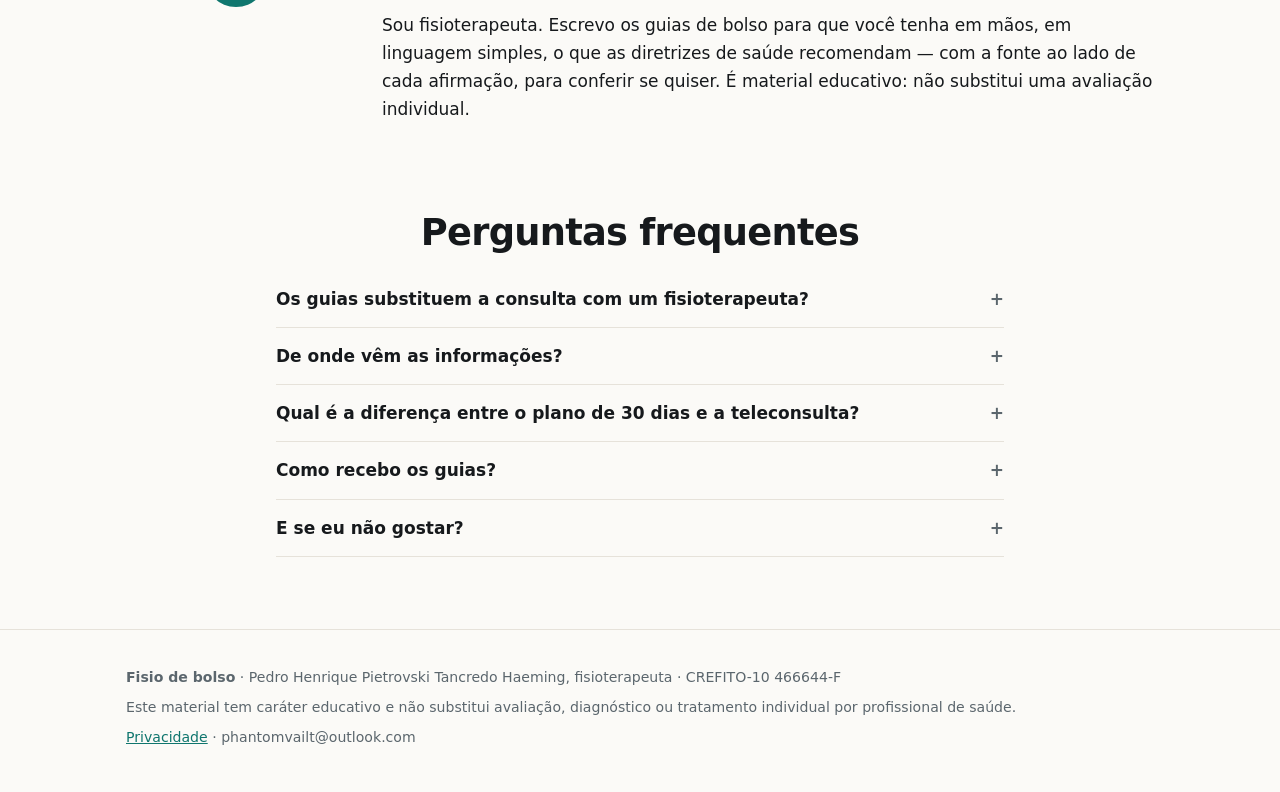
==== commit 9f419dab: "Calendário da Lombar no catálogo (R$ 15,00 avulso; R$ 9,90 junto com o guia) e preço na página do gu" ====
--- a/index.html
+++ b/index.html
@@ -8,7 +8,7 @@
 <meta property="og:title" content="Guias de fisioterapia com a fonte ao lado de cada afirmação">
 <meta property="og:description" content="Escritos por fisioterapeuta, com fonte em cada afirmação. Material educativo, curto e ilustrado.">
 <meta property="og:type" content="website">
-<meta property="og:image" content="https://pedrohaeming-arch.github.io/guias-fisio/img/og-guia.jpg">
+<meta property="og:image" content="https://fisiodebolso.pages.dev/img/og-guia.jpg">
 <!--
   COMO EDITAR (leia uma vez)
   1) Nome da marca, seu nome, CREFITO, produtos, quiz e teleconsulta: arquivo produtos.js.
@@ -234,7 +234,7 @@
       '<div>' + (on ? '<span class="chip on">Disponível</span>' : '<span class="chip soon">Em breve</span>') + '</div>' +
       '<h3>' + esc(p.nome) + '</h3>' +
       '<p class="muted" style="margin:0">' + esc(p.resumo || "") + '</p>' +
-      (on ? '<div class="price">' + esc(p.preco) + '</div><a class="btn alt full" href="' + esc(p.link) + '">Conhecer o guia</a>'
+      (on ? '<div class="price">' + esc(p.preco) + '</div>' + (p.obs ? '<p class="small muted" style="margin:0">' + esc(p.obs) + '</p>' : '') + '<a class="btn alt full" href="' + esc(p.link) + '">' + esc(p.botao || "Conhecer o guia") + '</a>'
           : (FV.instagram ? '<a class="btn ghost full" href="' + esc(FV.instagram) + '" target="_blank" rel="noopener">Acompanhar o lançamento</a>' : '<p class="small muted" style="margin:auto 0 0">Lançamento em breve.</p>')) +
       '</article>';
   }).join("");
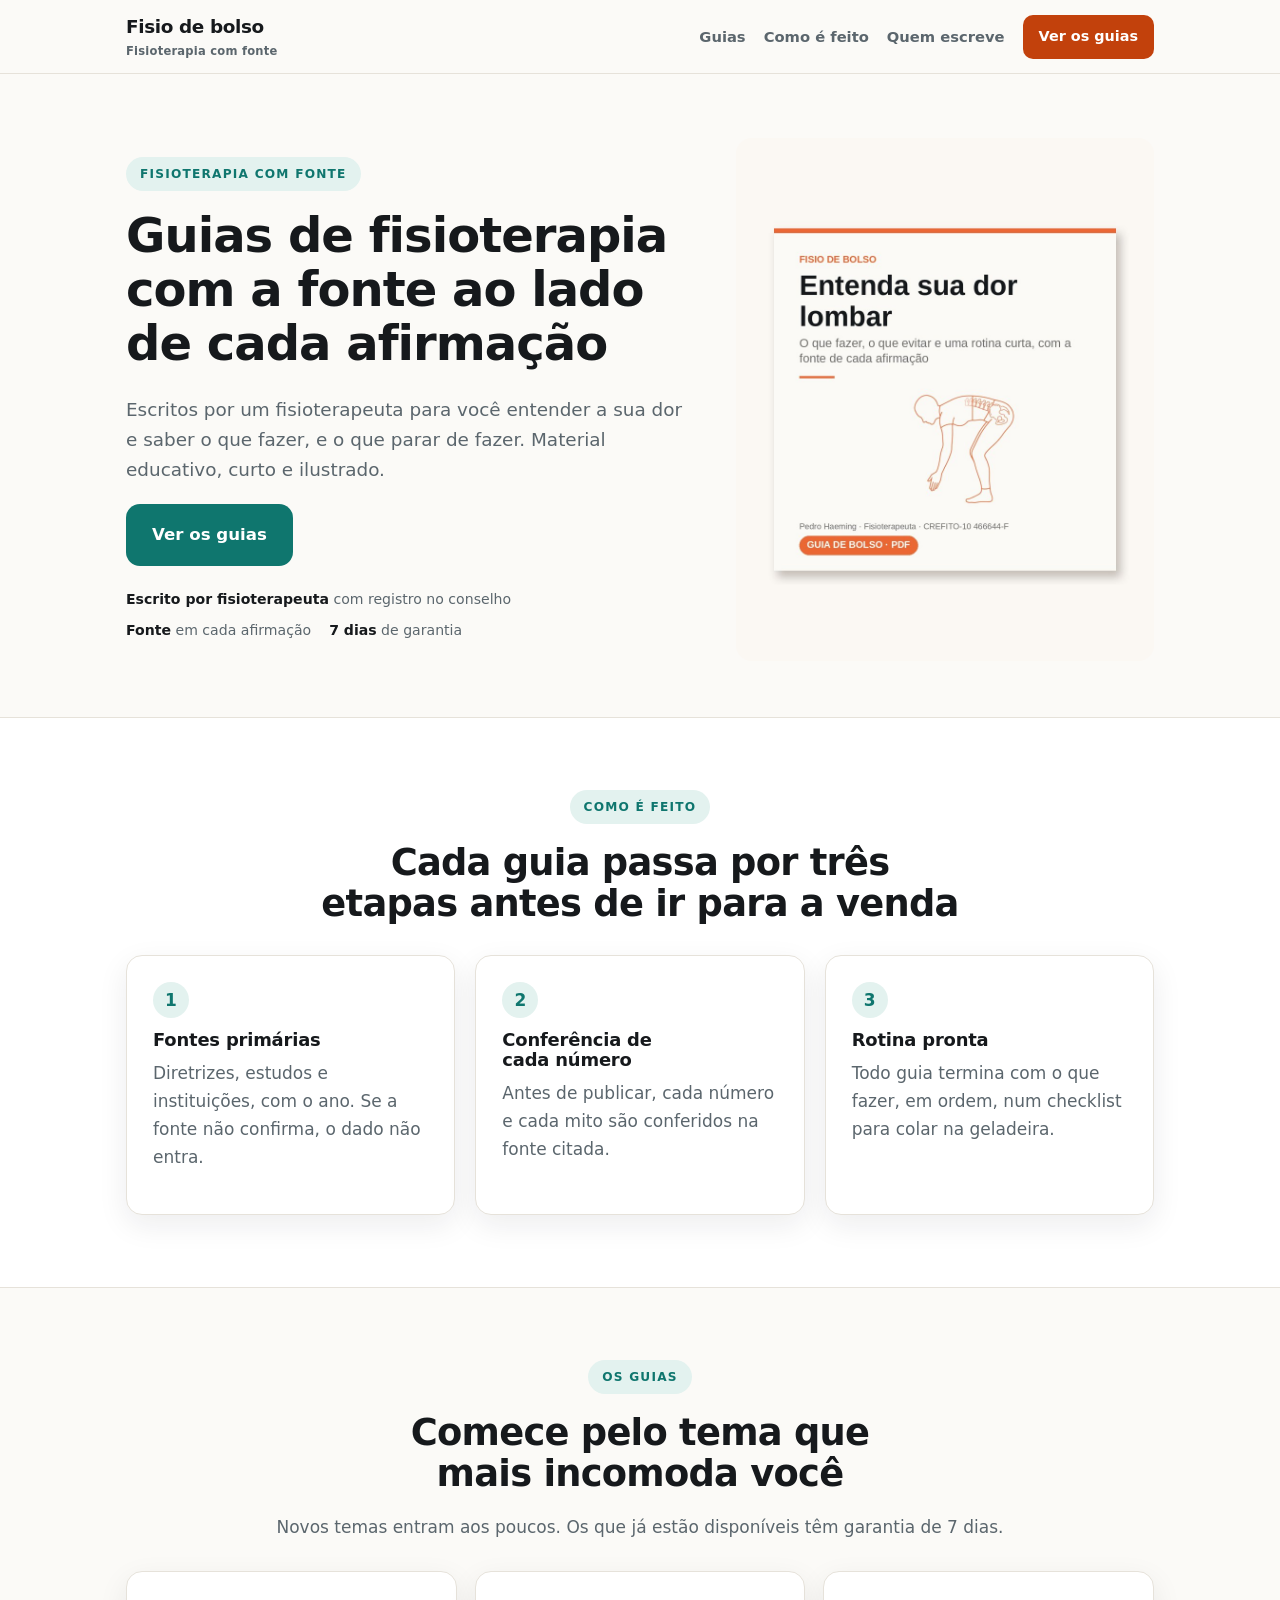
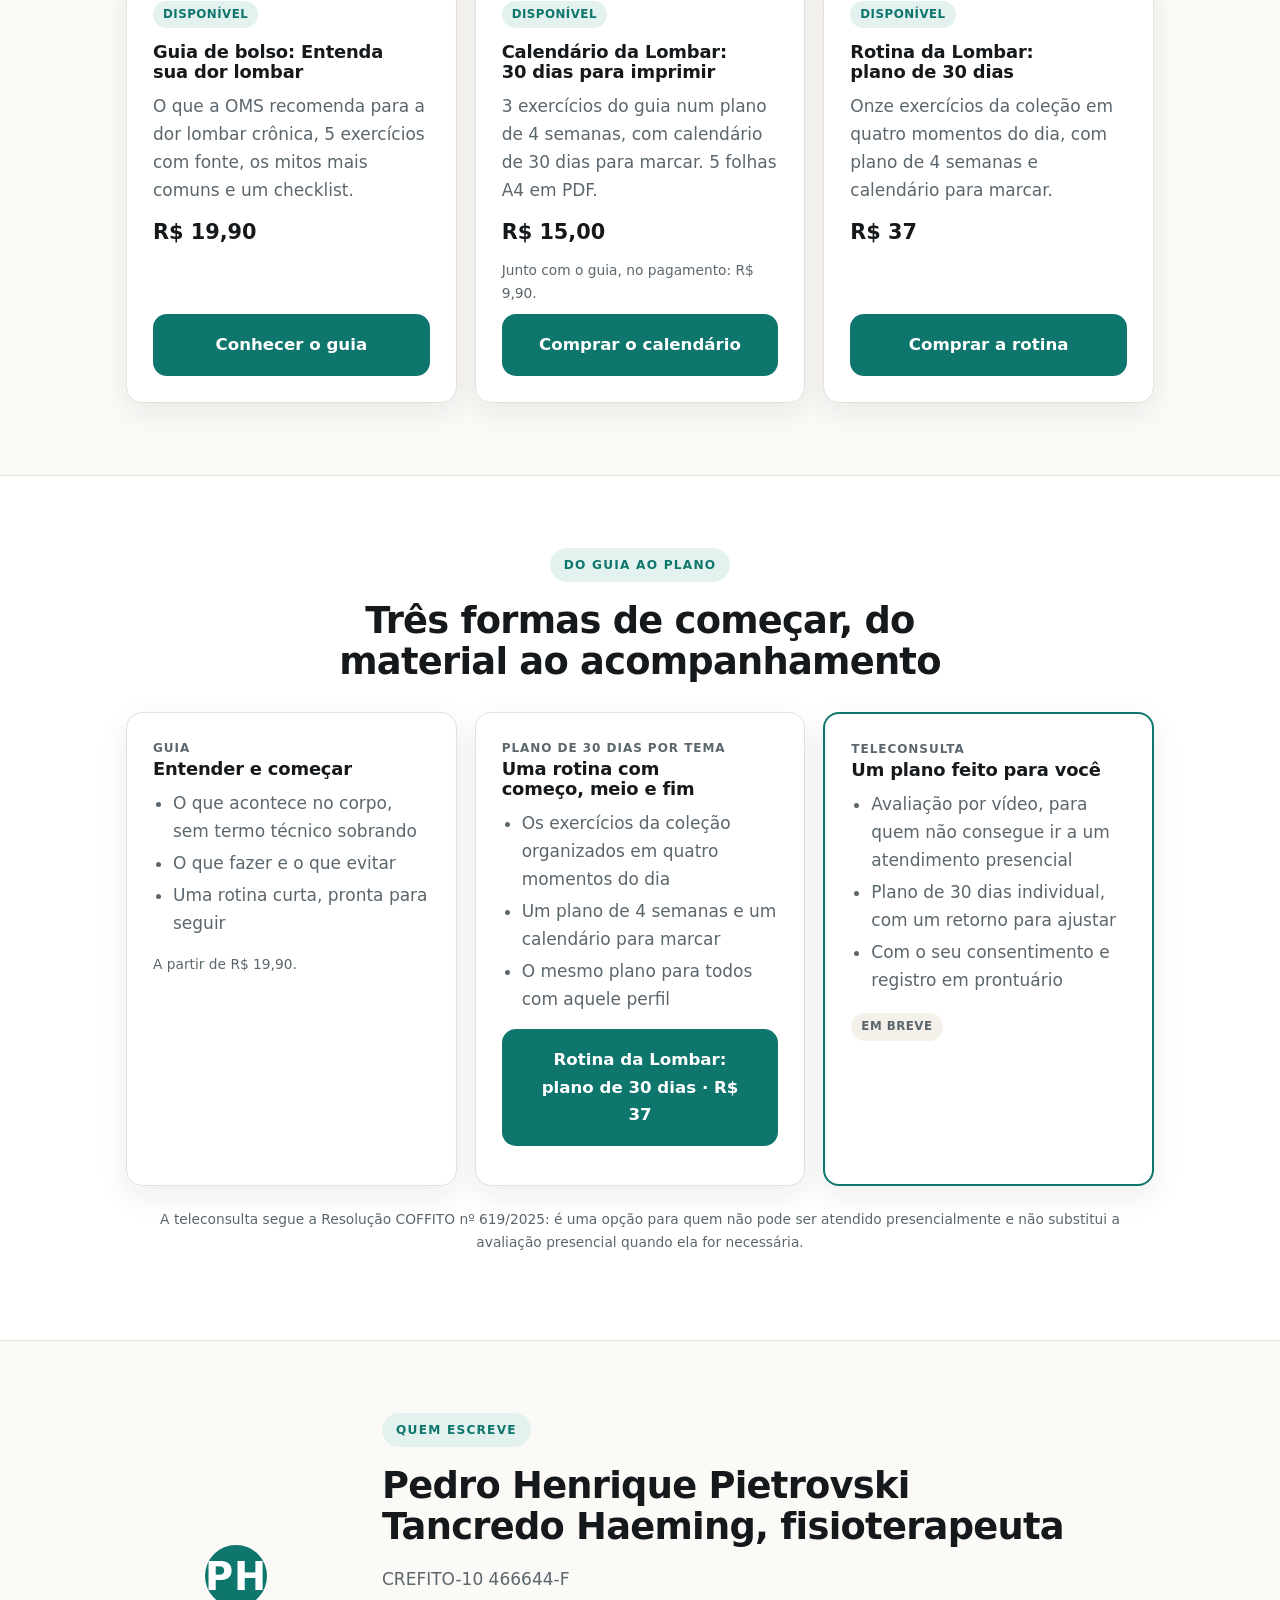
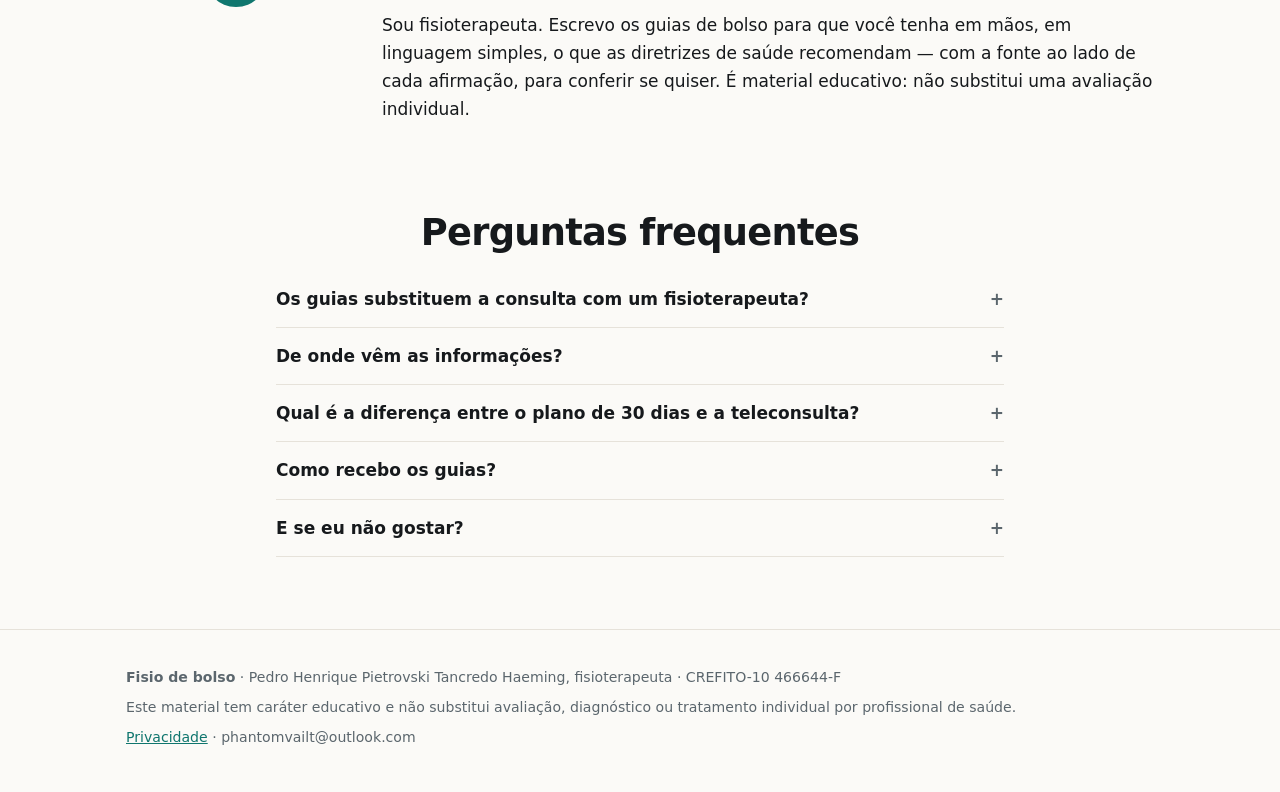
==== commit 974d92db: "Endereço antigo (GitHub Pages) leva para fisiodebolso.pages.dev Co-Authored-By: Claude Opus 5.5 <nor" ====
--- a/index.html
+++ b/index.html
@@ -1,6 +1,7 @@
 <!DOCTYPE html>
 <html lang="pt-BR">
 <head>
+<script>if(location.hostname.endsWith("github.io")){location.replace("https://fisiodebolso.pages.dev"+location.pathname.replace(/^\/guias-fisio/,"")+location.search+location.hash)}</script>
 <meta charset="UTF-8">
 <meta name="viewport" content="width=device-width, initial-scale=1.0, viewport-fit=cover">
 <title>Fisio de bolso — guias de fisioterapia com fonte</title>
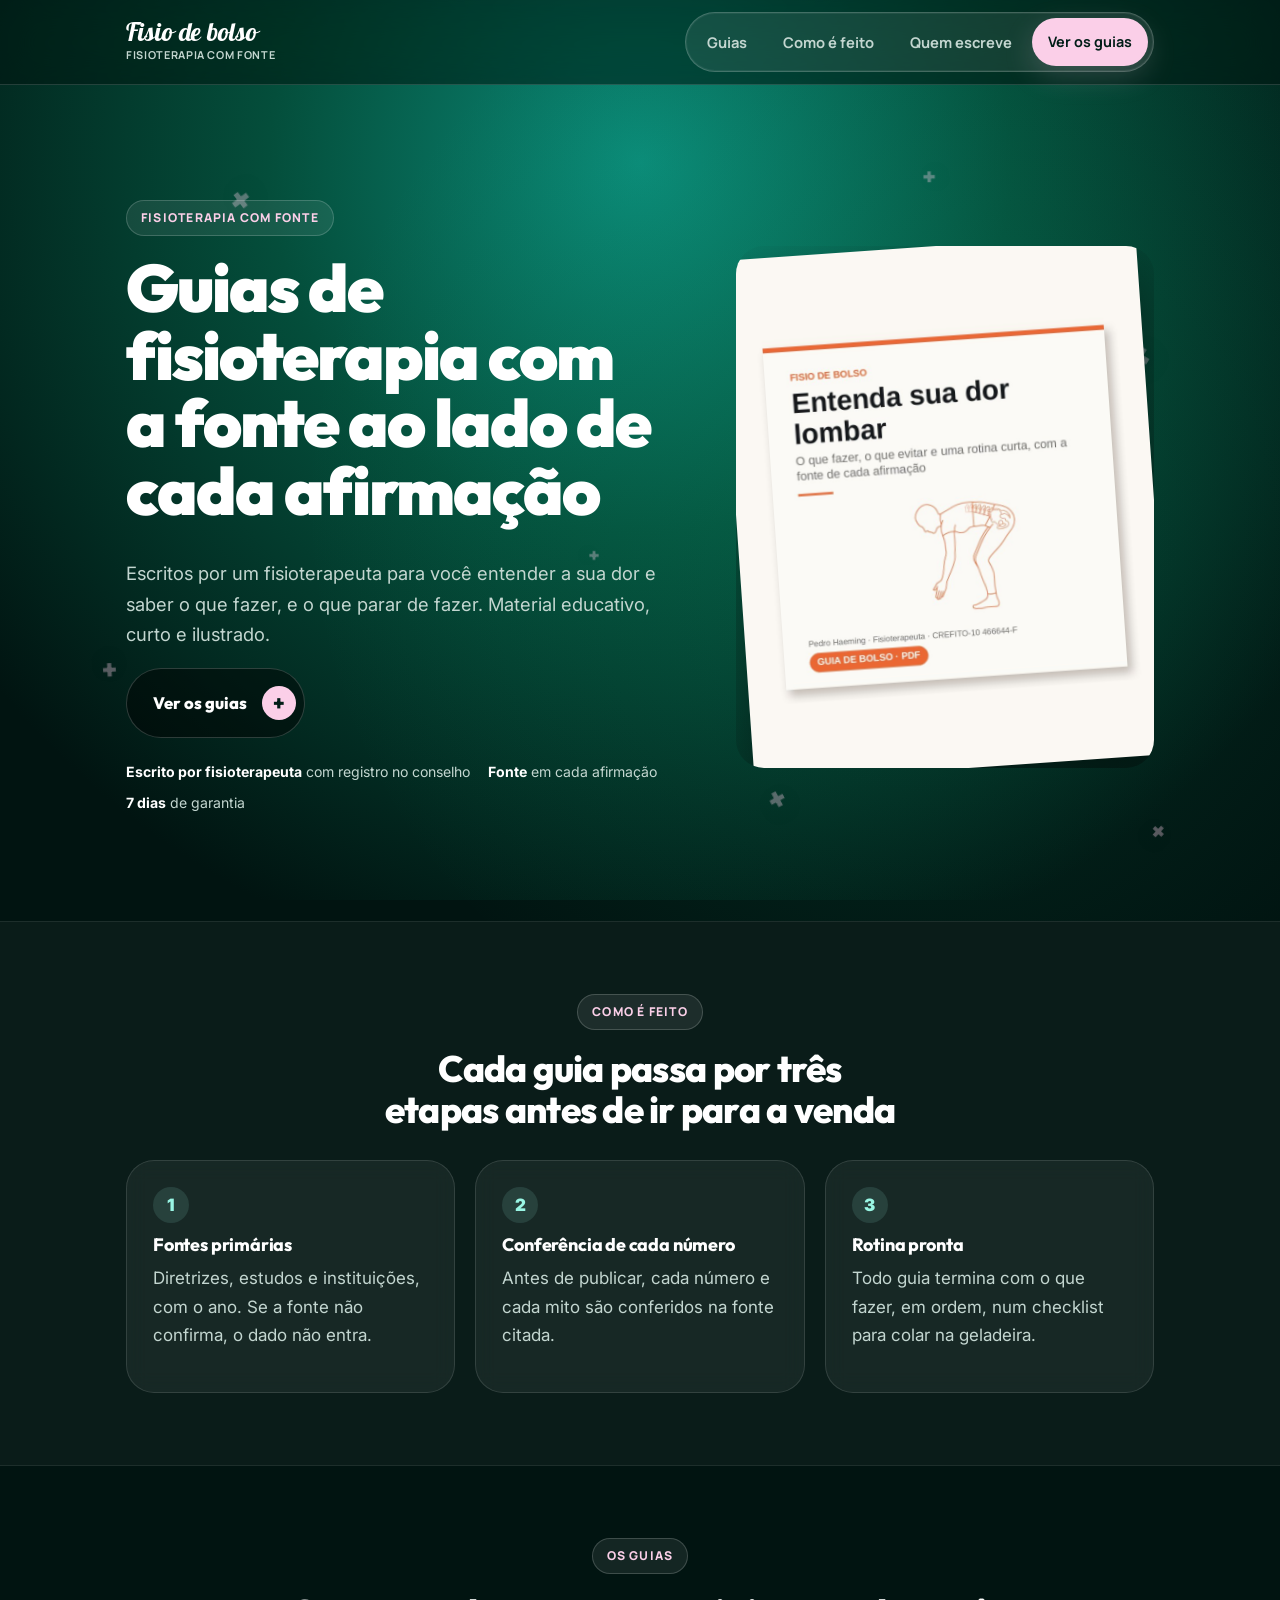
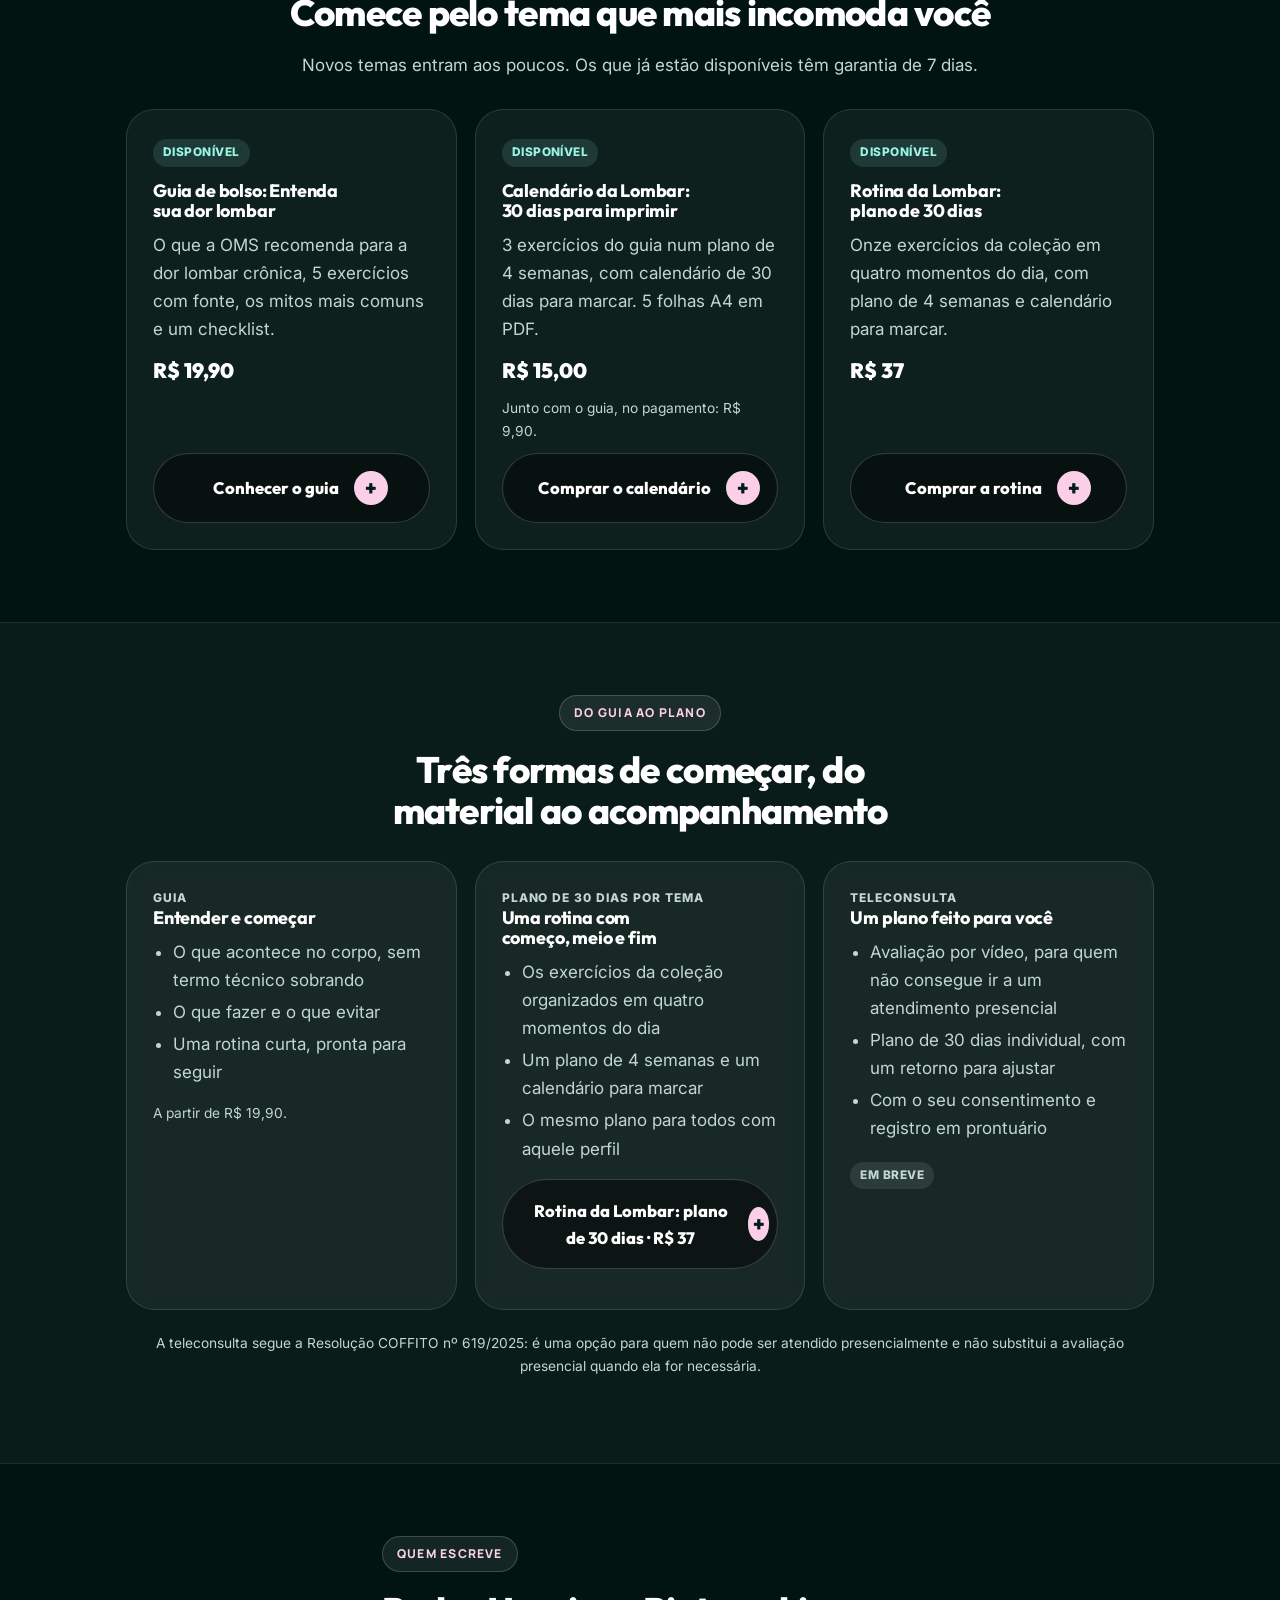
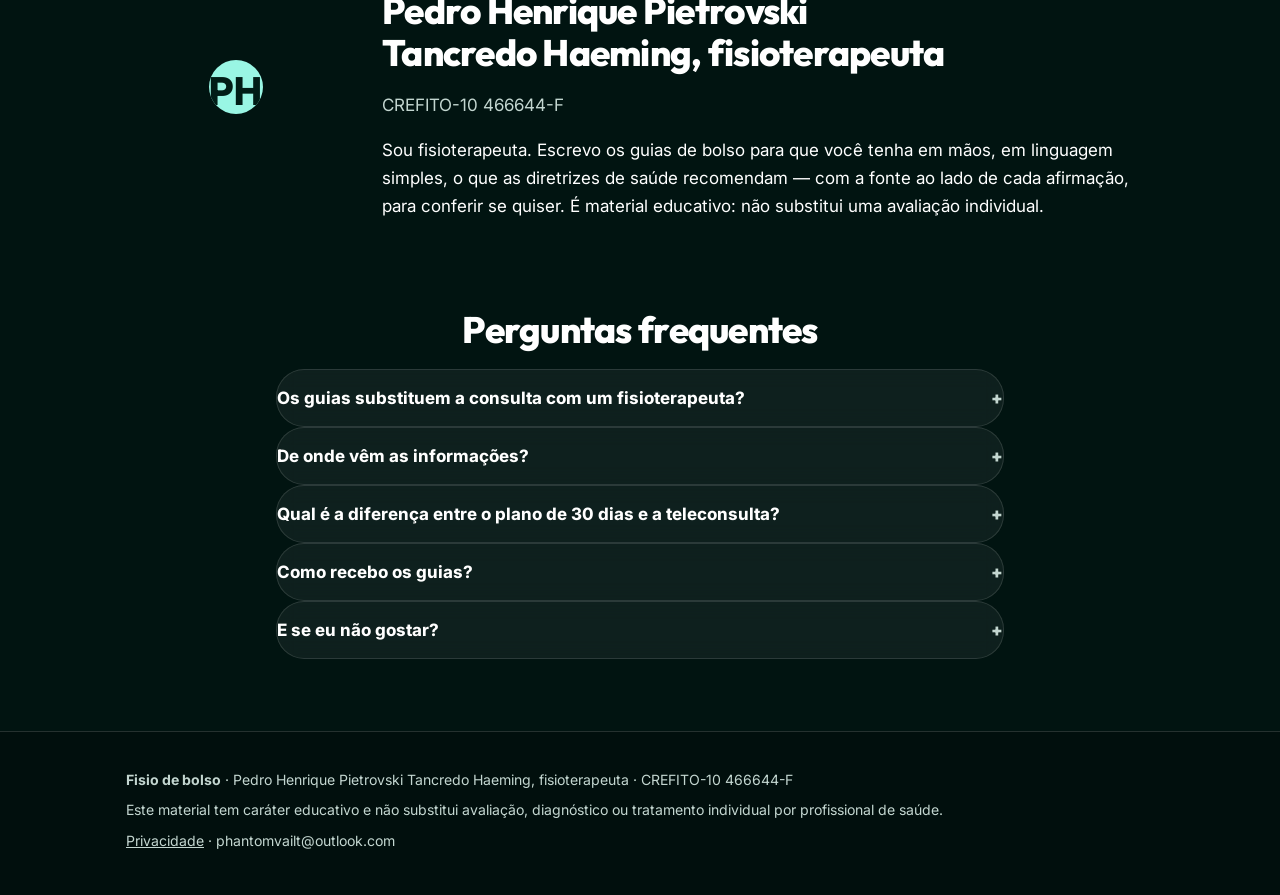
==== commit 8232889a: "Prévia do visual Soda (GetLayers) adaptado: fundo verde-petróleo, vidro, rosa #fbcfe8, capa flutuant" ====
--- a/index.html
+++ b/index.html
@@ -59,6 +59,8 @@
   .nav-links a:not(.btn){display:none}
 }
 </style>
+<link rel="preconnect" href="https://fonts.googleapis.com"><link rel="preconnect" href="https://fonts.gstatic.com" crossorigin><link href="https://fonts.googleapis.com/css2?family=Outfit:wght@400;700;800;900&family=Inter:wght@400;500;700&family=Manrope:wght@500;700&family=Galada&display=swap" rel="stylesheet">
+<link rel="stylesheet" href="soda.css">
 </head>
 <body>
 <div class="editbar" id="editbar">
@@ -288,5 +290,6 @@
   };
 })();
 </script>
+<script src="soda.js" defer></script>
 </body>
 </html>
--- a/soda.css
+++ b/soda.css
@@ -0,0 +1,86 @@
+/* ==== Visual "Soda" (adaptado do template GetLayers) — carregar DEPOIS do estilo.css / <style> da página ====
+   Fundo radial verde-petróleo, vidro (glassmorphism), destaque rosa #fbcfe8, títulos Outfit, marca em Galada.
+   Sem modelos 3D nem imagens externas: a capa do guia flutua e inclina com o cursor; bolhas e "+" em CSS. */
+html:root, html:root:not([data-theme="light"]), html:root[data-theme]{
+  --bg:#011411; --surface:rgba(255,255,255,.055); --raise:rgba(255,255,255,.09);
+  --ink:#ffffff; --muted:#c3d6d0; --line:rgba(255,255,255,.14);
+  --brand:#99f6e4; --brand-ink:#011d17; --brand-soft:rgba(153,246,228,.12);
+  --accent:#fbcfe8; --accent-ink:#011d17; --accent-soft:rgba(251,207,232,.12);
+  --warn:rgba(250,204,21,.10); --warn-line:rgba(250,204,21,.45);
+  --danger:#fca5a5; --danger-soft:rgba(252,165,165,.12);
+  --radius:28px; --shadow:0 8px 32px rgba(0,0,0,.18); --shadow-lg:0 24px 60px rgba(0,0,0,.35);
+  --bg-inner:#0b8a78; --bg-mid:#044e3b; --bg-outer:#011411;
+  color-scheme:dark;
+}
+html body{
+  background:radial-gradient(circle at 50% 18%, var(--bg-inner) 0%, var(--bg-mid) 38%, var(--bg-outer) 85%) fixed, var(--bg-outer);
+  color:var(--ink); font-family:'Inter',system-ui,-apple-system,"Segoe UI",Roboto,sans-serif;
+}
+h1,h2,h3,.price,.brand{font-family:'Outfit','Inter',sans-serif}
+h1{font-weight:900;letter-spacing:-.03em}
+h2{font-weight:800}
+a{color:var(--brand)}
+
+/* Marca em Galada (o "toque" cursivo do template) */
+.brand{font-family:'Galada',cursive !important;font-weight:400 !important;font-size:1.6rem !important;letter-spacing:0 !important;line-height:1}
+.brand small{font-family:'Manrope','Inter',sans-serif;font-size:.68rem !important;letter-spacing:.06em !important;text-transform:uppercase;margin-top:2px}
+
+/* Navegação de vidro */
+.nav{background:rgba(1,20,17,.55) !important;backdrop-filter:blur(20px) saturate(140%);-webkit-backdrop-filter:blur(20px) saturate(140%);border-bottom:1px solid var(--line) !important}
+.nav-links{background:rgba(255,255,255,.08);border:1px solid rgba(255,255,255,.2);border-radius:100px;padding:5px;gap:4px !important;box-shadow:inset 0 0 0 1px rgba(255,255,255,.06)}
+.nav-links a{font-family:'Manrope','Inter',sans-serif;padding:8px 16px;border-radius:100px;transition:background .3s,color .3s}
+.nav-links a:hover{background:#fbcfe8;color:#011d17 !important}
+.nav-links a.btn,.nav-links a.btn:hover{color:#011d17 !important}
+
+/* Botões em pílula: rosa para comprar, vidro escuro para o resto */
+.btn{border-radius:100px !important;background:#fbcfe8;color:#011d17 !important;font-family:'Outfit','Inter',sans-serif;font-weight:800;min-height:48px;box-shadow:0 10px 30px rgba(251,207,232,.18)}
+.btn:hover{box-shadow:0 14px 36px rgba(251,207,232,.3)}
+.btn.alt{background:rgba(0,0,0,.45);color:#fff !important;border:1px solid rgba(255,255,255,.18);box-shadow:none;padding-right:8px !important}
+.btn.alt::after{content:"+";display:inline-grid;place-items:center;width:34px;height:34px;margin-left:6px;border-radius:50%;background:#fbcfe8;color:#011d17;font-weight:900;font-size:1.25rem;line-height:1}
+.btn.alt:hover{background:rgba(0,0,0,.65)}
+.btn.ghost{background:transparent;color:#fff !important;border:1.5px solid rgba(255,255,255,.3);box-shadow:none}
+.btn:focus-visible,a:focus-visible,button:focus-visible,input:focus-visible{outline-color:#fbcfe8 !important}
+
+/* Cartões de vidro */
+.card,.prod,.level,.faq details,details{background:rgba(255,255,255,.055) !important;border:1px solid rgba(255,255,255,.12) !important;border-radius:28px;backdrop-filter:blur(10px);-webkit-backdrop-filter:blur(10px);box-shadow:none}
+.card:hover,.prod:hover{border-color:rgba(255,255,255,.3) !important}
+section[style*="--surface"],div[style*="--surface"],.trustbar{background:rgba(255,255,255,.035) !important;border-color:rgba(255,255,255,.08) !important}
+section[style*="--brand-soft"]{background:rgba(153,246,228,.08) !important}
+.eyebrow{background:rgba(255,255,255,.08) !important;color:#fbcfe8 !important;border:1px solid rgba(255,255,255,.18);font-family:'Manrope','Inter',sans-serif}
+.price{color:#fff}
+footer{background:rgba(0,0,0,.25) !important;border-top:1px solid var(--line) !important;color:var(--muted)}
+footer a{color:var(--muted)}
+input,select,textarea{background:rgba(255,255,255,.06);color:#fff;border-color:rgba(255,255,255,.2)}
+
+/* Hero: tela cheia, capa flutuando e inclinando com o cursor */
+.hero{position:relative;min-height:calc(100svh - 64px);display:flex;align-items:center;overflow:hidden;isolation:isolate}
+.hero .wrap{position:relative;z-index:2;width:100%}
+.hero h1{font-size:clamp(2.3rem,5.2vw,4.2rem);line-height:1.02}
+.hero .img-slot{background:transparent !important;border:0 !important;box-shadow:none !important;perspective:1000px}
+.hero .img-slot img{border-radius:14px;box-shadow:0 30px 60px rgba(0,0,0,.45);transform:rotate(-4deg);transition:transform .2s ease-out;will-change:transform;animation:soda-float 6s ease-in-out infinite}
+.hero::before{content:"";position:absolute;inset:0;z-index:0;background:radial-gradient(circle at 70% 50%, rgba(16,185,129,.16) 0%, transparent 60%);pointer-events:none}
+@keyframes soda-float{0%,100%{translate:0 0}50%{translate:0 -18px}}
+
+/* Bolhas e "+" flutuantes (gerados pelo soda.js) */
+.soda-fx{position:absolute;inset:0;z-index:1;pointer-events:none;overflow:hidden}
+.soda-bubble{position:absolute;bottom:-40px;border-radius:50%;background:radial-gradient(circle at 30% 30%, rgba(255,255,255,.55), rgba(255,255,255,.08) 60%, transparent 70%);border:1px solid rgba(255,255,255,.25);animation:soda-rise linear forwards}
+@keyframes soda-rise{0%{transform:translateY(0) translateX(0);opacity:0}10%{opacity:.5}90%{opacity:.4}100%{transform:translateY(-110vh) translateX(30px);opacity:0}}
+.soda-plus{position:absolute;color:#fbcfe8;font:900 28px/1 'Outfit',sans-serif;opacity:.35;filter:drop-shadow(0 6px 12px rgba(0,0,0,.3));transition:transform .8s cubic-bezier(.2,.8,.2,1)}
+
+@media (max-width:860px){
+  .hero{min-height:auto;padding-block:40px 48px}
+  .nav-links{background:none;border:0;padding:0;box-shadow:none}
+}
+@media (prefers-reduced-motion: reduce){
+  .hero .img-slot img{animation:none}
+  .soda-fx{display:none}
+}
+
+/* Barras fixas precisam de fundo sólido (o vidro deixa o texto de baixo aparecer) */
+.stickybar{background:rgba(1,20,17,.94) !important;backdrop-filter:blur(16px);-webkit-backdrop-filter:blur(16px)}
+.editbar{background:#000 !important;color:#fff !important}
+.hero .img-slot.filled{background:transparent !important}
+@media (max-width:700px){ .soda-plus{display:none} }
+/* Texto escuro sobre o rosa (contraste) */
+.step .dot,.badge,.tag-accent{color:#011d17 !important}
+.seal{width:124px;min-width:124px;height:124px;flex:0 0 124px !important}
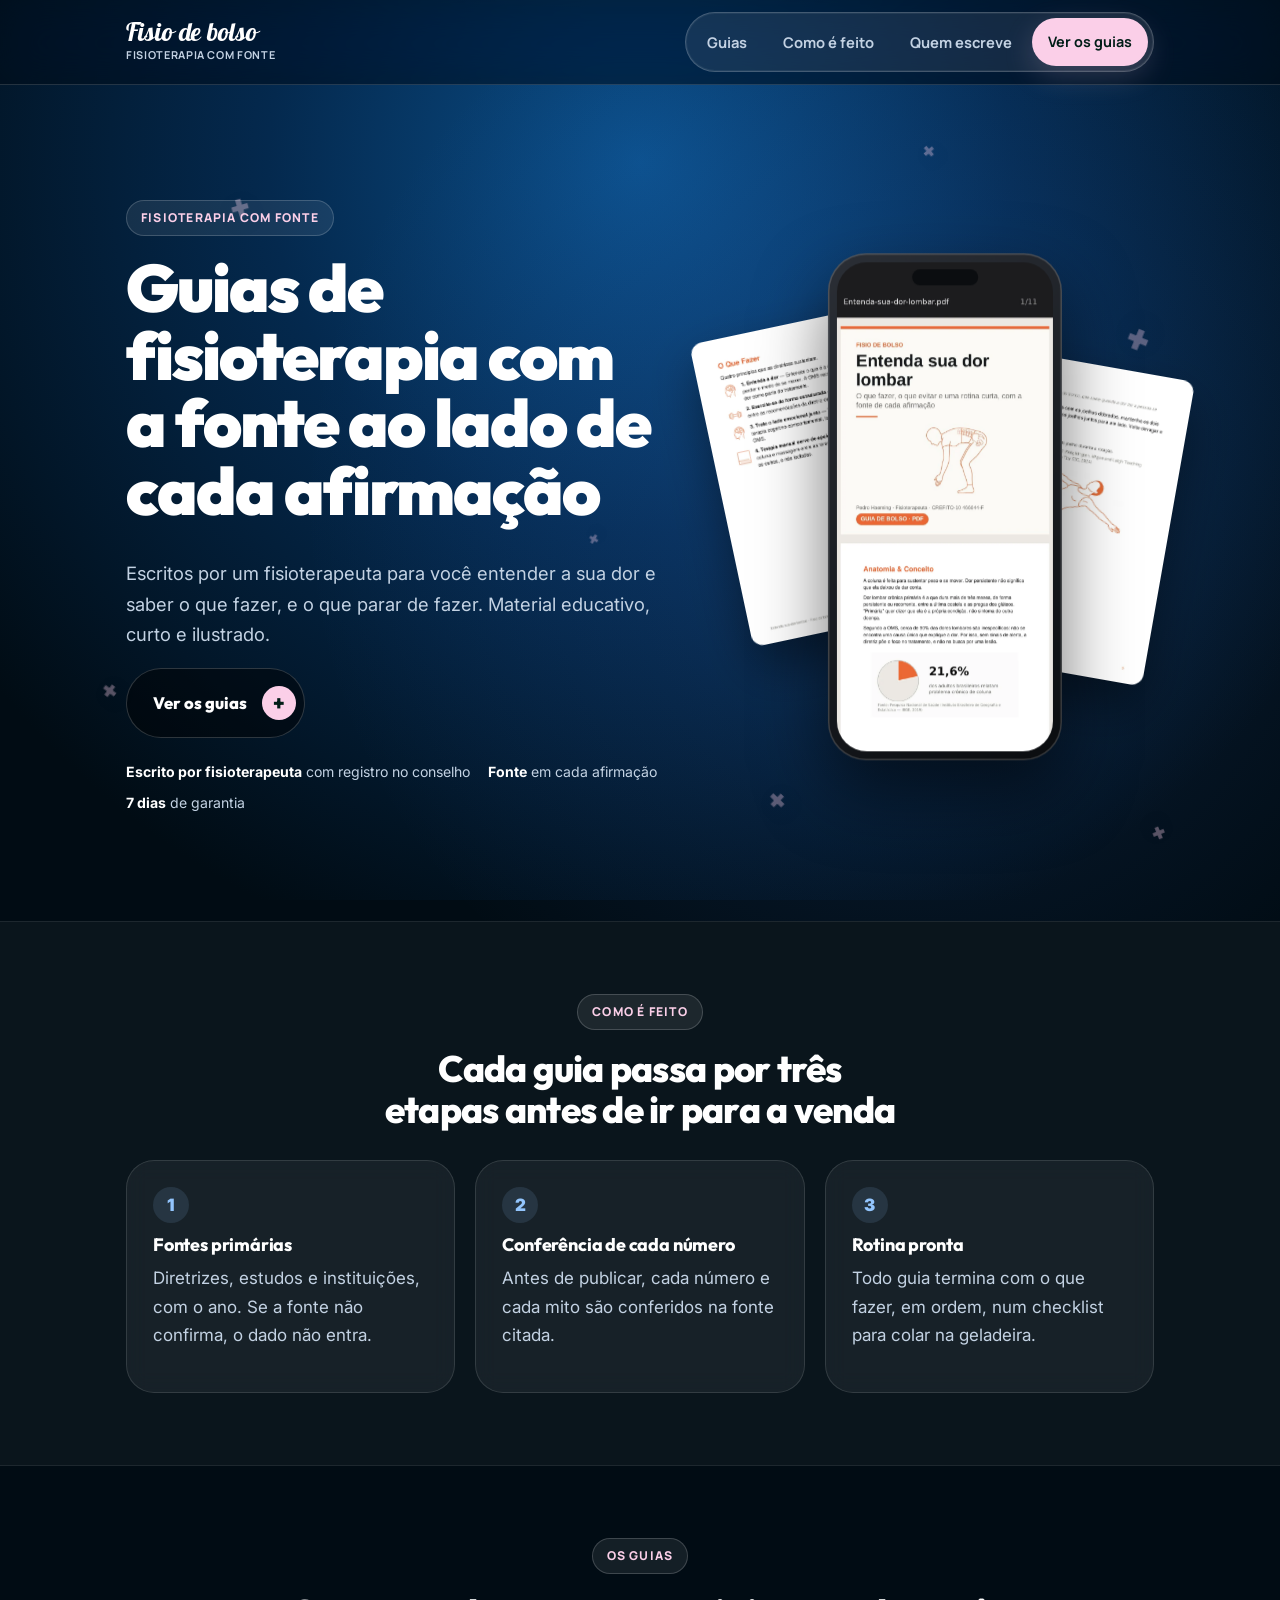
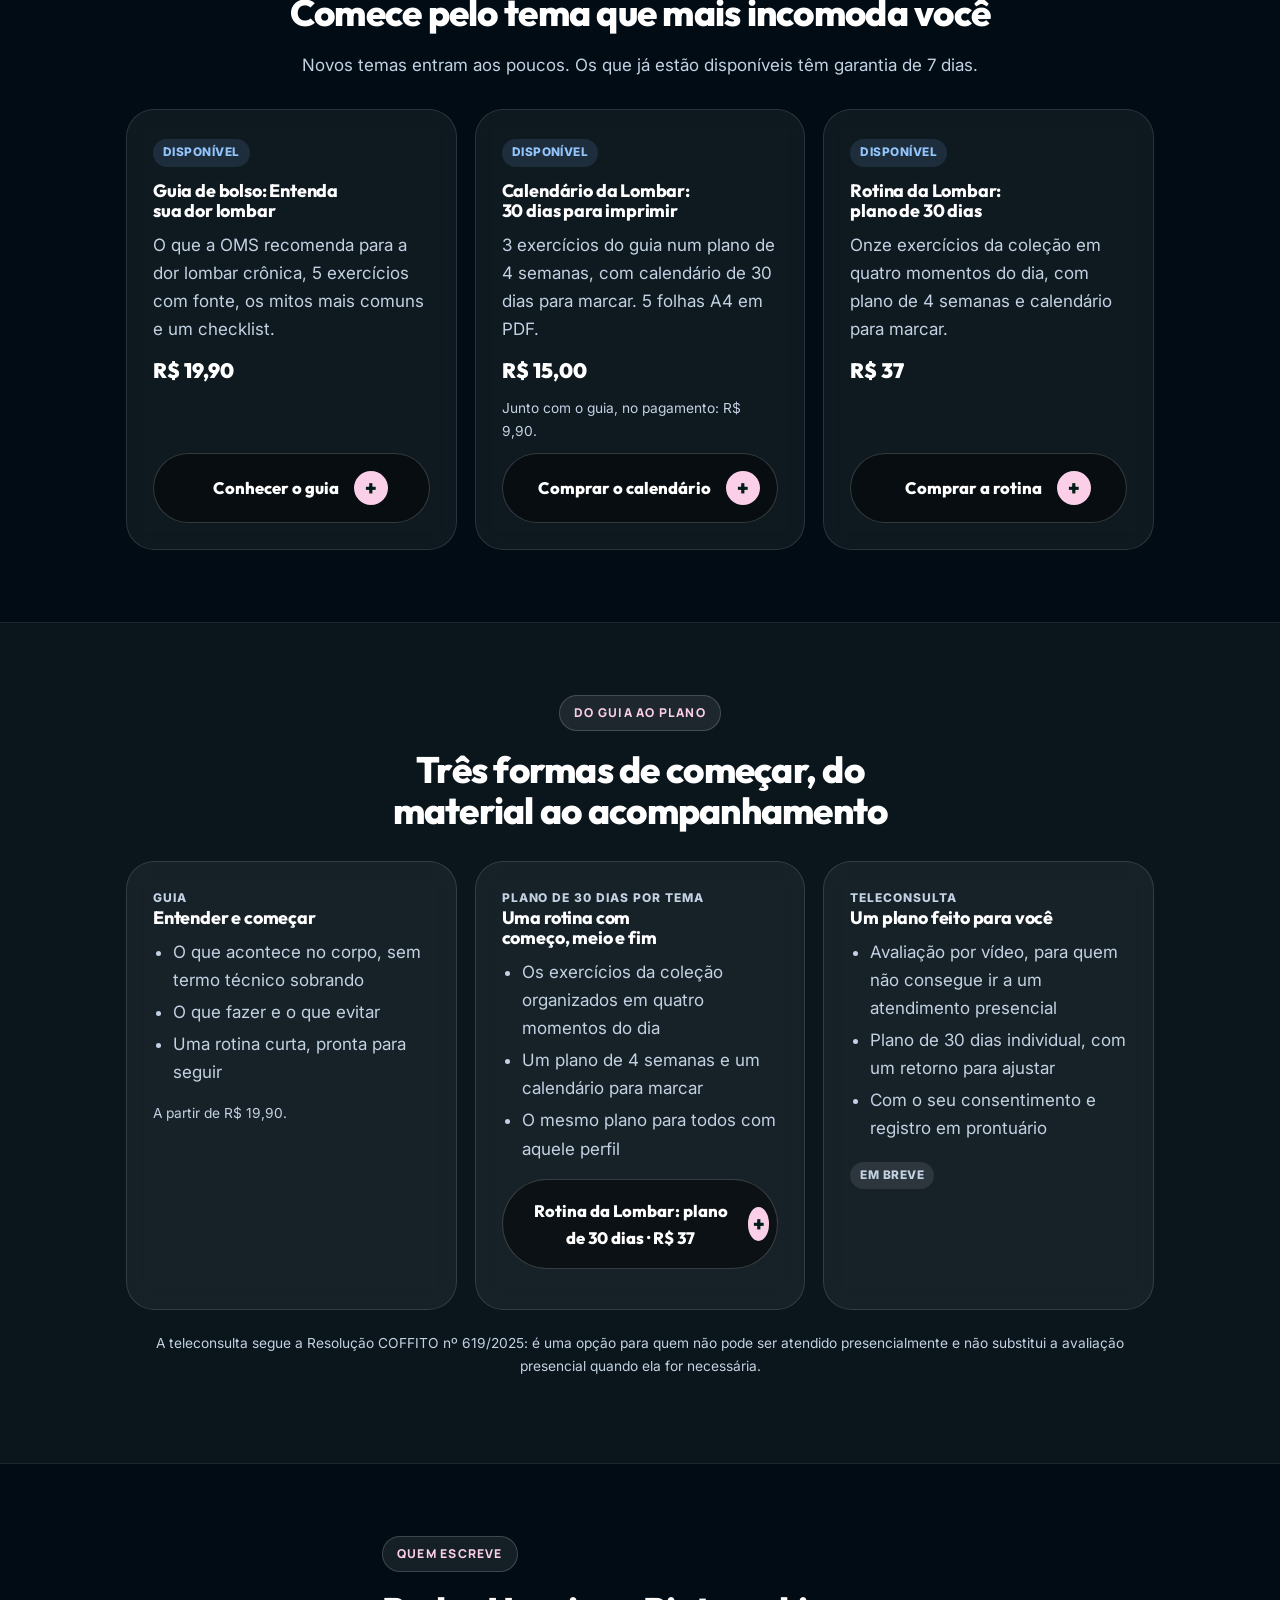
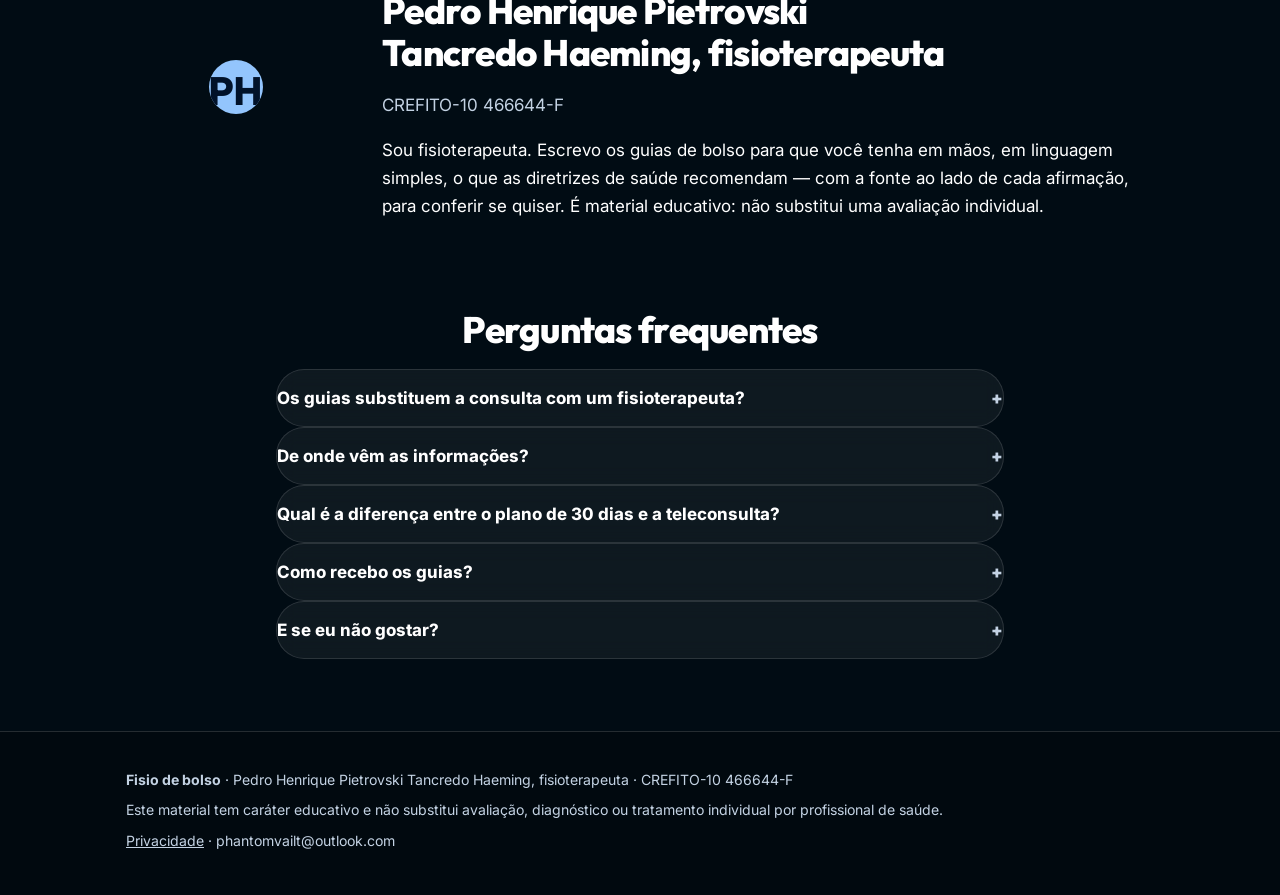
==== commit 107e0522: "Prévia Soda: celular com o guia aberto e páginas reais flutuando (no lugar da lata 3D), leque de pág" ====
--- a/index.html
+++ b/index.html
@@ -99,7 +99,11 @@
         <span><b>7 dias</b> de garantia</span>
       </div>
     </div>
-    <div class="img-slot filled" data-img><img alt="Capa do guia de bolso Entenda sua dor lombar" src="img/guia-capa.jpg"></div>
+    <div class="soda-stage">
+      <img class="pg pg1" src="img/pag-o-que-fazer.webp" alt="" loading="lazy">
+      <img class="pg pg2" src="img/pag-exercicio.webp" alt="" loading="lazy">
+      <div class="phone"><img src="img/tela-guia.webp" alt="O guia Entenda sua dor lombar aberto no celular: capa e primeira página"></div>
+    </div>
   </div>
 </section>
 
--- a/soda.css
+++ b/soda.css
@@ -1,15 +1,15 @@
 /* ==== Visual "Soda" (adaptado do template GetLayers) — carregar DEPOIS do estilo.css / <style> da página ====
-   Fundo radial verde-petróleo, vidro (glassmorphism), destaque rosa #fbcfe8, títulos Outfit, marca em Galada.
+   Fundo radial azul (tema "Zero Lime" do template), vidro (glassmorphism), destaque rosa #fbcfe8, títulos Outfit, marca em Galada.
    Sem modelos 3D nem imagens externas: a capa do guia flutua e inclina com o cursor; bolhas e "+" em CSS. */
 html:root, html:root:not([data-theme="light"]), html:root[data-theme]{
-  --bg:#011411; --surface:rgba(255,255,255,.055); --raise:rgba(255,255,255,.09);
-  --ink:#ffffff; --muted:#c3d6d0; --line:rgba(255,255,255,.14);
-  --brand:#99f6e4; --brand-ink:#011d17; --brand-soft:rgba(153,246,228,.12);
+  --bg:#010c14; --surface:rgba(255,255,255,.055); --raise:rgba(255,255,255,.09);
+  --ink:#ffffff; --muted:#c3d2e3; --line:rgba(255,255,255,.14);
+  --brand:#93c5fd; --brand-ink:#01122a; --brand-soft:rgba(147,197,253,.12);
   --accent:#fbcfe8; --accent-ink:#011d17; --accent-soft:rgba(251,207,232,.12);
   --warn:rgba(250,204,21,.10); --warn-line:rgba(250,204,21,.45);
   --danger:#fca5a5; --danger-soft:rgba(252,165,165,.12);
   --radius:28px; --shadow:0 8px 32px rgba(0,0,0,.18); --shadow-lg:0 24px 60px rgba(0,0,0,.35);
-  --bg-inner:#0b8a78; --bg-mid:#044e3b; --bg-outer:#011411;
+  --bg-inner:#0b4f8a; --bg-mid:#04294e; --bg-outer:#010c14;
   color-scheme:dark;
 }
 html body{
@@ -26,7 +26,7 @@
 .brand small{font-family:'Manrope','Inter',sans-serif;font-size:.68rem !important;letter-spacing:.06em !important;text-transform:uppercase;margin-top:2px}
 
 /* Navegação de vidro */
-.nav{background:rgba(1,20,17,.55) !important;backdrop-filter:blur(20px) saturate(140%);-webkit-backdrop-filter:blur(20px) saturate(140%);border-bottom:1px solid var(--line) !important}
+.nav{background:rgba(1,12,20,.55) !important;backdrop-filter:blur(20px) saturate(140%);-webkit-backdrop-filter:blur(20px) saturate(140%);border-bottom:1px solid var(--line) !important}
 .nav-links{background:rgba(255,255,255,.08);border:1px solid rgba(255,255,255,.2);border-radius:100px;padding:5px;gap:4px !important;box-shadow:inset 0 0 0 1px rgba(255,255,255,.06)}
 .nav-links a{font-family:'Manrope','Inter',sans-serif;padding:8px 16px;border-radius:100px;transition:background .3s,color .3s}
 .nav-links a:hover{background:#fbcfe8;color:#011d17 !important}
@@ -45,7 +45,7 @@
 .card,.prod,.level,.faq details,details{background:rgba(255,255,255,.055) !important;border:1px solid rgba(255,255,255,.12) !important;border-radius:28px;backdrop-filter:blur(10px);-webkit-backdrop-filter:blur(10px);box-shadow:none}
 .card:hover,.prod:hover{border-color:rgba(255,255,255,.3) !important}
 section[style*="--surface"],div[style*="--surface"],.trustbar{background:rgba(255,255,255,.035) !important;border-color:rgba(255,255,255,.08) !important}
-section[style*="--brand-soft"]{background:rgba(153,246,228,.08) !important}
+section[style*="--brand-soft"]{background:rgba(147,197,253,.08) !important}
 .eyebrow{background:rgba(255,255,255,.08) !important;color:#fbcfe8 !important;border:1px solid rgba(255,255,255,.18);font-family:'Manrope','Inter',sans-serif}
 .price{color:#fff}
 footer{background:rgba(0,0,0,.25) !important;border-top:1px solid var(--line) !important;color:var(--muted)}
@@ -58,7 +58,7 @@
 .hero h1{font-size:clamp(2.3rem,5.2vw,4.2rem);line-height:1.02}
 .hero .img-slot{background:transparent !important;border:0 !important;box-shadow:none !important;perspective:1000px}
 .hero .img-slot img{border-radius:14px;box-shadow:0 30px 60px rgba(0,0,0,.45);transform:rotate(-4deg);transition:transform .2s ease-out;will-change:transform;animation:soda-float 6s ease-in-out infinite}
-.hero::before{content:"";position:absolute;inset:0;z-index:0;background:radial-gradient(circle at 70% 50%, rgba(16,185,129,.16) 0%, transparent 60%);pointer-events:none}
+.hero::before{content:"";position:absolute;inset:0;z-index:0;background:radial-gradient(circle at 70% 50%, rgba(59,130,246,.18) 0%, transparent 60%);pointer-events:none}
 @keyframes soda-float{0%,100%{translate:0 0}50%{translate:0 -18px}}
 
 /* Bolhas e "+" flutuantes (gerados pelo soda.js) */
@@ -77,10 +77,23 @@
 }
 
 /* Barras fixas precisam de fundo sólido (o vidro deixa o texto de baixo aparecer) */
-.stickybar{background:rgba(1,20,17,.94) !important;backdrop-filter:blur(16px);-webkit-backdrop-filter:blur(16px)}
+.stickybar{background:rgba(1,12,20,.94) !important;backdrop-filter:blur(16px);-webkit-backdrop-filter:blur(16px)}
 .editbar{background:#000 !important;color:#fff !important}
 .hero .img-slot.filled{background:transparent !important}
 @media (max-width:700px){ .soda-plus{display:none} }
 /* Texto escuro sobre o rosa (contraste) */
 .step .dot,.badge,.tag-accent{color:#011d17 !important}
 .seal{width:124px;min-width:124px;height:124px;flex:0 0 124px !important}
+
+/* Celular com o guia aberto + páginas flutuando atrás (substitui a lata 3D do template) */
+.soda-stage{position:relative;width:min(100%,420px);aspect-ratio:4/5;margin:0 auto;perspective:1100px;transform-style:preserve-3d;transition:transform .2s ease-out;animation:soda-float 6s ease-in-out infinite}
+.soda-stage .phone{position:absolute;left:50%;top:50%;width:56%;aspect-ratio:9/19.5;translate:-50% -50%;border-radius:38px;padding:9px;background:linear-gradient(145deg,#2b2f36,#0b0d10);box-shadow:0 30px 70px rgba(0,0,0,.55),inset 0 0 0 1.5px rgba(255,255,255,.18);z-index:2}
+.soda-stage .phone::before{content:"";position:absolute;top:16px;left:50%;width:28%;height:16px;translate:-50% 0;background:#0b0d10;border-radius:20px;z-index:3}
+.soda-stage .phone img{width:100%;height:100%;object-fit:cover;object-position:top;border-radius:30px;display:block}
+.soda-stage .pg{position:absolute;width:52%;border-radius:12px;box-shadow:0 24px 50px rgba(0,0,0,.45);z-index:1;transition:transform .2s ease-out}
+.soda-stage .pg1{left:-4%;top:14%;rotate:-12deg}
+.soda-stage .pg2{right:-4%;top:22%;rotate:10deg}
+.soda-fan{background:transparent !important;border:0 !important}
+.soda-fan img{object-fit:contain !important}
+@media (max-width:860px){ .soda-stage{width:min(100%,340px)} }
+@media (prefers-reduced-motion: reduce){ .soda-stage{animation:none} }
